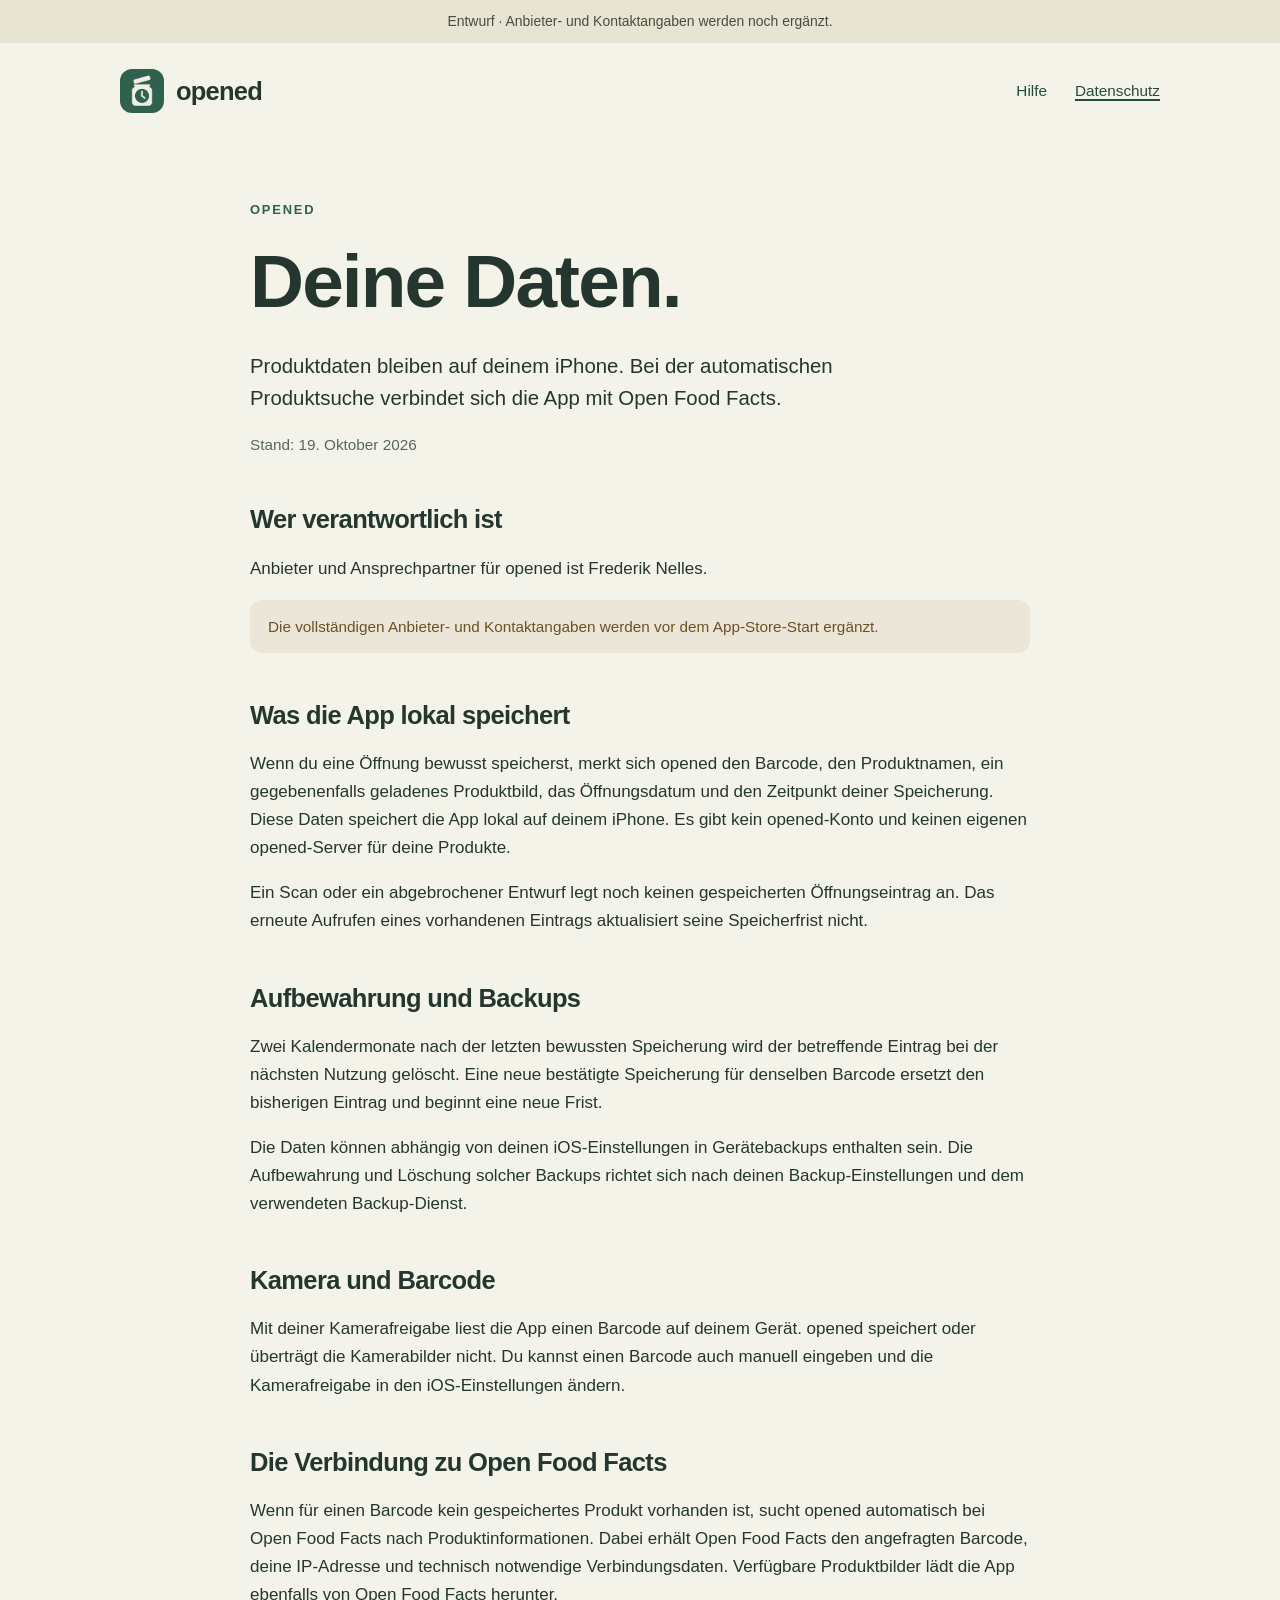
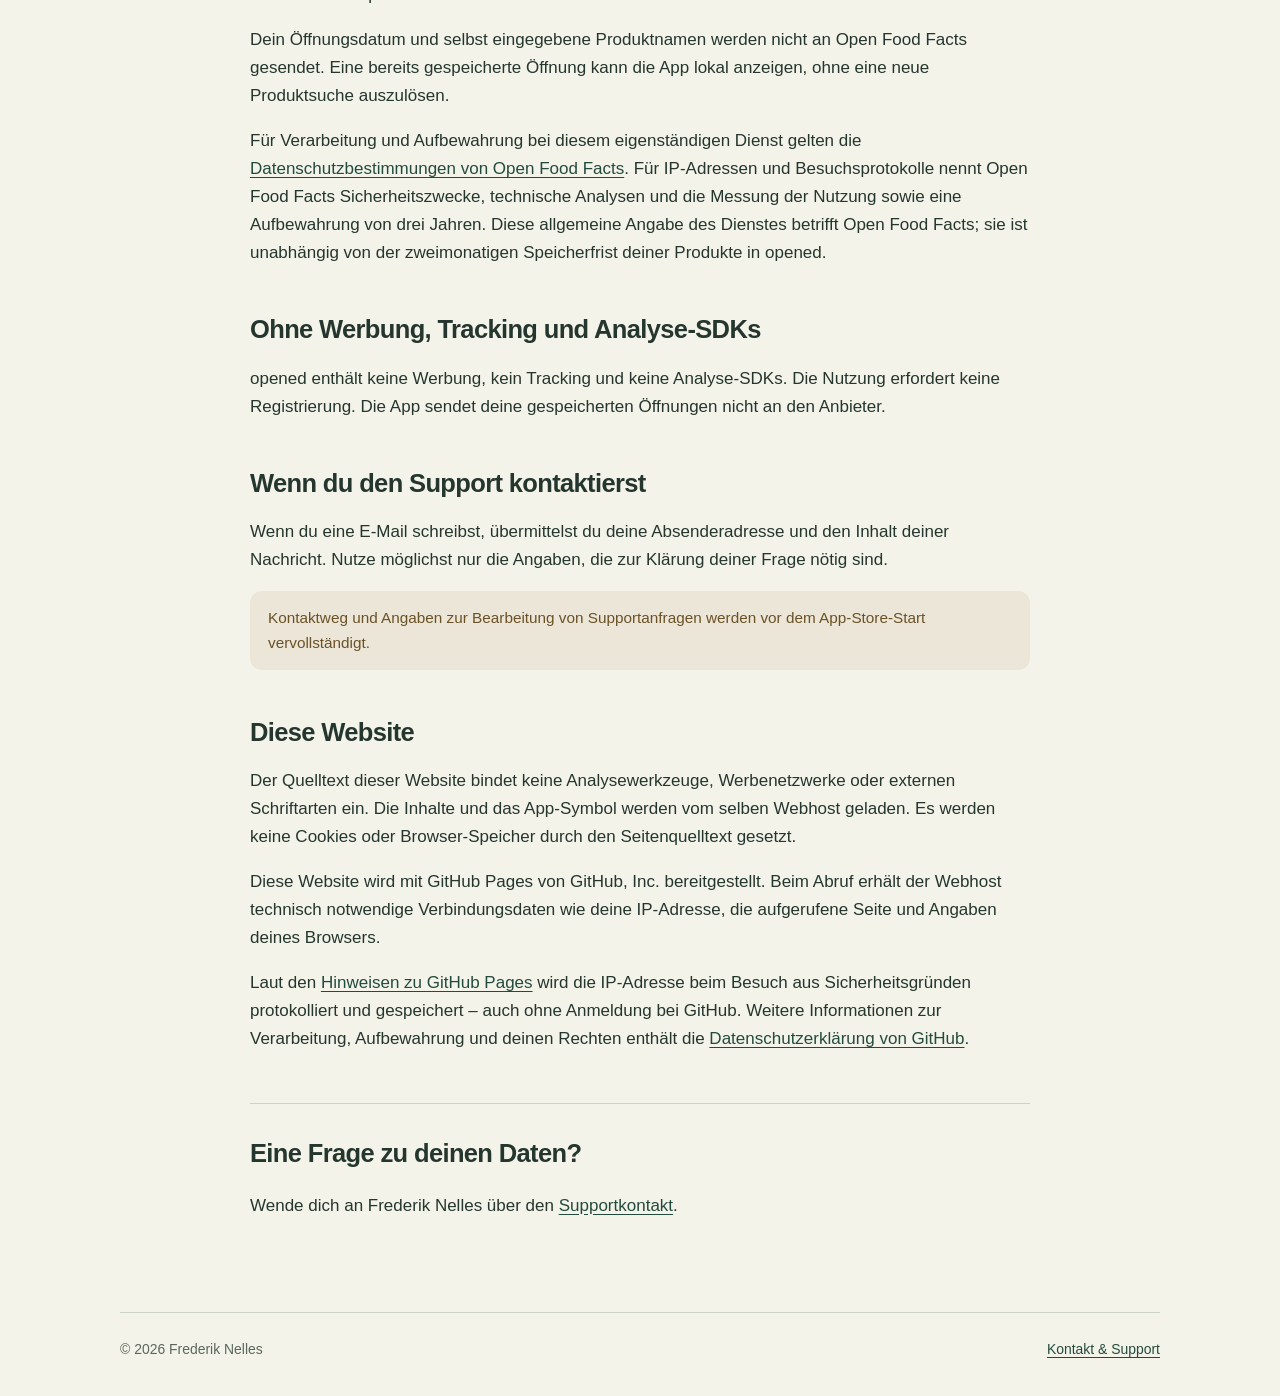
==== privacy.html @ 1c8df149 "Publish opened support and privacy site draft" ====
<!doctype html>
<html lang="de">
<head>
  <meta charset="utf-8">
  <meta name="viewport" content="width=device-width, initial-scale=1">
  <meta name="description" content="Datenschutzhinweise für opened: lokale Produktdaten, Kamera, Open Food Facts und Kontakt.">
  <meta name="robots" content="noindex,nofollow">
  <meta name="theme-color" content="#2f6150">
  <title>opened · Datenschutz</title>
  <link rel="icon" href="assets/app-icon.png" type="image/png">
  <link rel="stylesheet" href="styles.css">
</head>
<body>
  <a class="skip-link" href="#inhalt">Zum Inhalt</a>
  <div class="draft-note" role="note">Entwurf · Anbieter- und Kontaktangaben werden noch ergänzt.</div>
  <header class="site-header wrapper">
    <a class="brand" href="index.html" aria-label="opened – Hilfe und Kontakt">
      <img src="assets/app-icon.png" width="44" height="44" alt="">
      <span>opened</span>
    </a>
    <nav aria-label="Hauptnavigation">
      <a href="index.html">Hilfe</a>
      <a href="privacy.html" aria-current="page">Datenschutz</a>
    </nav>
  </header>

  <main id="inhalt" class="wrapper legal-content">
    <p class="eyebrow">opened</p>
    <h1>Deine Daten.</h1>
    <p class="intro">Produktdaten bleiben auf deinem iPhone. Bei der automatischen Produktsuche verbindet sich die App mit Open Food Facts.</p>
    <p class="quiet">Stand: 19. Oktober 2026</p>

    <section aria-labelledby="verantwortlich">
      <h2 id="verantwortlich">Wer verantwortlich ist</h2>
      <p>Anbieter und Ansprechpartner für opened ist Frederik Nelles.</p>
      <p class="pending-contact">Die vollständigen Anbieter- und Kontaktangaben werden vor dem App-Store-Start ergänzt.</p>
    </section>

    <section aria-labelledby="lokal">
      <h2 id="lokal">Was die App lokal speichert</h2>
      <p>Wenn du eine Öffnung bewusst speicherst, merkt sich opened den Barcode, den Produktnamen, ein gegebenenfalls geladenes Produktbild, das Öffnungsdatum und den Zeitpunkt deiner Speicherung. Diese Daten speichert die App lokal auf deinem iPhone. Es gibt kein opened-Konto und keinen eigenen opened-Server für deine Produkte.</p>
      <p>Ein Scan oder ein abgebrochener Entwurf legt noch keinen gespeicherten Öffnungseintrag an. Das erneute Aufrufen eines vorhandenen Eintrags aktualisiert seine Speicherfrist nicht.</p>
    </section>

    <section aria-labelledby="loeschung">
      <h2 id="loeschung">Aufbewahrung und Backups</h2>
      <p>Zwei Kalendermonate nach der letzten bewussten Speicherung wird der betreffende Eintrag bei der nächsten Nutzung gelöscht. Eine neue bestätigte Speicherung für denselben Barcode ersetzt den bisherigen Eintrag und beginnt eine neue Frist.</p>
      <p>Die Daten können abhängig von deinen iOS-Einstellungen in Gerätebackups enthalten sein. Die Aufbewahrung und Löschung solcher Backups richtet sich nach deinen Backup-Einstellungen und dem verwendeten Backup-Dienst.</p>
    </section>

    <section aria-labelledby="kamera">
      <h2 id="kamera">Kamera und Barcode</h2>
      <p>Mit deiner Kamerafreigabe liest die App einen Barcode auf deinem Gerät. opened speichert oder überträgt die Kamerabilder nicht. Du kannst einen Barcode auch manuell eingeben und die Kamerafreigabe in den iOS-Einstellungen ändern.</p>
    </section>

    <section aria-labelledby="open-food-facts">
      <h2 id="open-food-facts">Die Verbindung zu Open Food Facts</h2>
      <p>Wenn für einen Barcode kein gespeichertes Produkt vorhanden ist, sucht opened automatisch bei Open Food Facts nach Produktinformationen. Dabei erhält Open Food Facts den angefragten Barcode, deine IP-Adresse und technisch notwendige Verbindungsdaten. Verfügbare Produktbilder lädt die App ebenfalls von Open Food Facts herunter.</p>
      <p>Dein Öffnungsdatum und selbst eingegebene Produktnamen werden nicht an Open Food Facts gesendet. Eine bereits gespeicherte Öffnung kann die App lokal anzeigen, ohne eine neue Produktsuche auszulösen.</p>
      <p>Für Verarbeitung und Aufbewahrung bei diesem eigenständigen Dienst gelten die <a href="https://world.openfoodfacts.org/privacy">Datenschutzbestimmungen von Open Food Facts</a>. Für IP-Adressen und Besuchsprotokolle nennt Open Food Facts Sicherheitszwecke, technische Analysen und die Messung der Nutzung sowie eine Aufbewahrung von drei Jahren. Diese allgemeine Angabe des Dienstes betrifft Open Food Facts; sie ist unabhängig von der zweimonatigen Speicherfrist deiner Produkte in opened.</p>
    </section>

    <section aria-labelledby="tracking">
      <h2 id="tracking">Ohne Werbung, Tracking und Analyse-SDKs</h2>
      <p>opened enthält keine Werbung, kein Tracking und keine Analyse-SDKs. Die Nutzung erfordert keine Registrierung. Die App sendet deine gespeicherten Öffnungen nicht an den Anbieter.</p>
    </section>

    <section aria-labelledby="support">
      <h2 id="support">Wenn du den Support kontaktierst</h2>
      <p>Wenn du eine E-Mail schreibst, übermittelst du deine Absenderadresse und den Inhalt deiner Nachricht. Nutze möglichst nur die Angaben, die zur Klärung deiner Frage nötig sind.</p>
      <p class="pending-contact">Kontaktweg und Angaben zur Bearbeitung von Supportanfragen werden vor dem App-Store-Start vervollständigt.</p>
    </section>

    <section aria-labelledby="website">
      <h2 id="website">Diese Website</h2>
      <p>Der Quelltext dieser Website bindet keine Analysewerkzeuge, Werbenetzwerke oder externen Schriftarten ein. Die Inhalte und das App-Symbol werden vom selben Webhost geladen. Es werden keine Cookies oder Browser-Speicher durch den Seitenquelltext gesetzt.</p>
      <p>Diese Website wird mit GitHub Pages von GitHub, Inc. bereitgestellt. Beim Abruf erhält der Webhost technisch notwendige Verbindungsdaten wie deine IP-Adresse, die aufgerufene Seite und Angaben deines Browsers.</p>
      <p>Laut den <a href="https://docs.github.com/en/pages/getting-started-with-github-pages/what-is-github-pages#data-collection">Hinweisen zu GitHub Pages</a> wird die IP-Adresse beim Besuch aus Sicherheitsgründen protokolliert und gespeichert – auch ohne Anmeldung bei GitHub. Weitere Informationen zur Verarbeitung, Aufbewahrung und deinen Rechten enthält die <a href="https://docs.github.com/en/site-policy/privacy-policies/github-general-privacy-statement">Datenschutzerklärung von GitHub</a>.</p>
    </section>

    <aside class="privacy-contact" aria-label="Kontakt zu Datenschutzfragen">
      <h2>Eine Frage zu deinen Daten?</h2>
      <p>Wende dich an Frederik Nelles über den <a href="index.html#kontakt">Supportkontakt</a>.</p>
    </aside>
  </main>

  <footer class="site-footer wrapper">
    <p>© 2026 Frederik Nelles</p>
    <a href="index.html#kontakt">Kontakt & Support</a>
  </footer>
</body>
</html>
---- styles.css ----
:root {
  color-scheme: light;
  --green: #2f6150;
  --green-dark: #234b3d;
  --ink: #24362e;
  --muted: #59675e;
  --ivory: #f4f3e9;
  --surface: #fcfcf7;
  --line: #cbd3c8;
  font-family: -apple-system, BlinkMacSystemFont, "Segoe UI", sans-serif;
  font-size: 17px;
  line-height: 1.65;
  color: var(--ink);
  background: var(--ivory);
  text-rendering: optimizeLegibility;
}

* { box-sizing: border-box; }
body { margin: 0; }
a { color: var(--green-dark); text-underline-offset: .2em; }
a:hover { text-decoration-thickness: 2px; }
a:focus-visible, summary:focus-visible { outline: 3px solid var(--green); outline-offset: 5px; border-radius: 4px; }
img { max-width: 100%; height: auto; display: block; }
p { margin: 0 0 1rem; }
h1, h2, h3 { line-height: 1.15; letter-spacing: -.025em; }
h1 { font-size: clamp(3.1rem, 7vw, 5rem); margin: 0 0 1.5rem; font-weight: 750; }
h2 { font-size: clamp(1.65rem, 4vw, 2.3rem); margin: 0 0 1.35rem; font-weight: 700; }
h3 { font-size: 1.1rem; margin: 0 0 .75rem; }
.wrapper { width: min(1040px, calc(100% - 64px)); margin-inline: auto; }
.skip-link { position: absolute; top: -100px; left: 20px; padding: 12px 20px; background: var(--surface); z-index: 5; }
.skip-link:focus { top: 12px; }
.draft-note { padding: 10px 24px; text-align: center; font-size: .82rem; background: #e8e4d3; color: #4b4c3b; }
.site-header { display: flex; align-items: center; justify-content: space-between; gap: 20px; padding-block: 26px; }
.brand { display: inline-flex; align-items: center; gap: 12px; color: var(--ink); text-decoration: none; font-size: 1.5rem; font-weight: 750; letter-spacing: -.03em; }
.brand img { border-radius: 12px; }
.site-header nav { display: flex; align-items: center; gap: 28px; font-size: .9rem; }
.site-header nav a { padding-block: 8px; text-decoration: none; }
.site-header nav a[aria-current="page"] { text-decoration: underline; text-decoration-thickness: 2px; }
.hero { display: grid; grid-template-columns: 1fr 280px; align-items: center; gap: 85px; padding-block: 70px 95px; }
.eyebrow { color: var(--green); font-size: .76rem; letter-spacing: .14em; text-transform: uppercase; font-weight: 700; margin-bottom: 18px; }
.intro { font-size: 1.2rem; line-height: 1.6; max-width: 34em; }
.hero-icon { border-radius: 25%; }
.button { display: inline-flex; align-items: center; gap: 24px; min-height: 50px; margin-top: 20px; padding: 12px 22px; color: var(--surface); background: var(--green); border-radius: 15px; font-weight: 650; text-decoration: none; }
.button:hover { background: var(--green-dark); }
.quiet { color: var(--muted); font-size: .9rem; }
.hero-caption { margin-top: 17px; }
.how-to { background: var(--green); color: var(--ivory); padding-block: 52px; }
.how-to-layout { display: grid; grid-template-columns: .8fr 1.2fr; gap: 70px; }
.how-to h2 { max-width: 8em; margin: 6px 0; }
.steps { list-style: none; margin: 0; padding: 0; counter-reset: steps; }
.steps li { counter-increment: steps; display: grid; grid-template-columns: 36px 1fr; column-gap: 18px; padding-block: 15px; }
.steps li::before { content: counter(steps, decimal-leading-zero); grid-row: 1 / span 2; font-size: .8rem; font-weight: 650; opacity: .8; padding-top: 4px; }
.steps strong { font-size: 1.1rem; }
.steps span { font-size: .95rem; color: #e2e9dc; }
.content-section { padding-block: 85px 55px; scroll-margin-top: 25px; }
.faq { margin-top: 35px; border-top: 1px solid var(--line); }
.faq details { border-bottom: 1px solid var(--line); }
.faq summary { position: relative; padding: 24px 44px 24px 0; font-weight: 650; font-size: 1.1rem; cursor: pointer; list-style: none; }
.faq summary::-webkit-details-marker { display: none; }
.faq summary::after { content: "+"; position: absolute; right: 10px; top: 21px; color: var(--green); font-size: 1.5rem; font-weight: 400; line-height: 1.4; }
.faq details[open] summary::after { content: "−"; }
.faq details > div { padding: 0 40px 12px 0; max-width: 760px; }
.contact-section { display: grid; grid-template-columns: 1.1fr .9fr; gap: 70px; padding-block: 30px 75px; }
.contact-help { align-self: center; padding-left: 30px; border-left: 2px solid var(--line); }
.contact-help p { font-size: .95rem; color: var(--muted); }
.pending-contact { color: #6b5126; background: #ebe6d7; padding: 14px 18px; border-radius: 12px; font-size: .9rem; }
.site-footer { border-top: 1px solid var(--line); display: flex; flex-wrap: wrap; justify-content: space-between; gap: 12px 25px; padding-block: 25px 35px; font-size: .82rem; color: var(--muted); }
.site-footer p { margin: 0; }
.legal-content { max-width: 780px; padding-block: 60px 75px; }
.legal-content h1 { font-size: clamp(2.7rem, 7vw, 4.4rem); }
.legal-content section { margin-top: 48px; }
.legal-content section h2 { font-size: 1.5rem; margin-bottom: 20px; }
.privacy-contact { margin-top: 50px; border-top: 1px solid var(--line); padding-top: 35px; }
.privacy-contact h2 { font-size: 1.5rem; }

@media (max-width: 760px) {
  .wrapper { width: calc(100% - 40px); }
  .site-header { padding-block: 20px; }
  .site-header nav { gap: 18px; font-size: .82rem; }
  .brand { gap: 9px; font-size: 1.3rem; }
  .brand img { width: 36px; height: 36px; border-radius: 10px; }
  .hero { grid-template-columns: 1fr; gap: 35px; padding-block: 45px 60px; }
  .hero-icon { width: 150px; height: 150px; grid-row: 1; }
  .hero h1 { font-size: clamp(3rem, 13vw, 4.5rem); }
  .intro { font-size: 1.1rem; }
  .how-to-layout, .contact-section { grid-template-columns: 1fr; gap: 25px; }
  .how-to { padding-block: 38px; }
  .how-to h2 { max-width: none; }
  .content-section { padding-block: 60px 40px; }
  .faq summary { font-size: 1rem; padding-block: 22px; }
  .faq details > div { padding-right: 5px; }
  .contact-section { padding-block: 20px 50px; }
  .contact-help { padding-left: 20px; }
  .legal-content { padding-block: 38px 50px; }
  .legal-content section { margin-top: 38px; }
}

@media (prefers-reduced-motion: no-preference) {
  html { scroll-behavior: smooth; }
}

@media print {
  .site-header nav, .draft-note, .hero-icon, .button { display: none; }
  :root { background: white; color: black; font-size: 12pt; }
  .wrapper { width: 100%; }
  .hero, .how-to-layout, .contact-section { display: block; }
  .how-to { background: white; color: black; }
  .steps span { color: black; }
  .legal-content section { break-inside: avoid; }
}
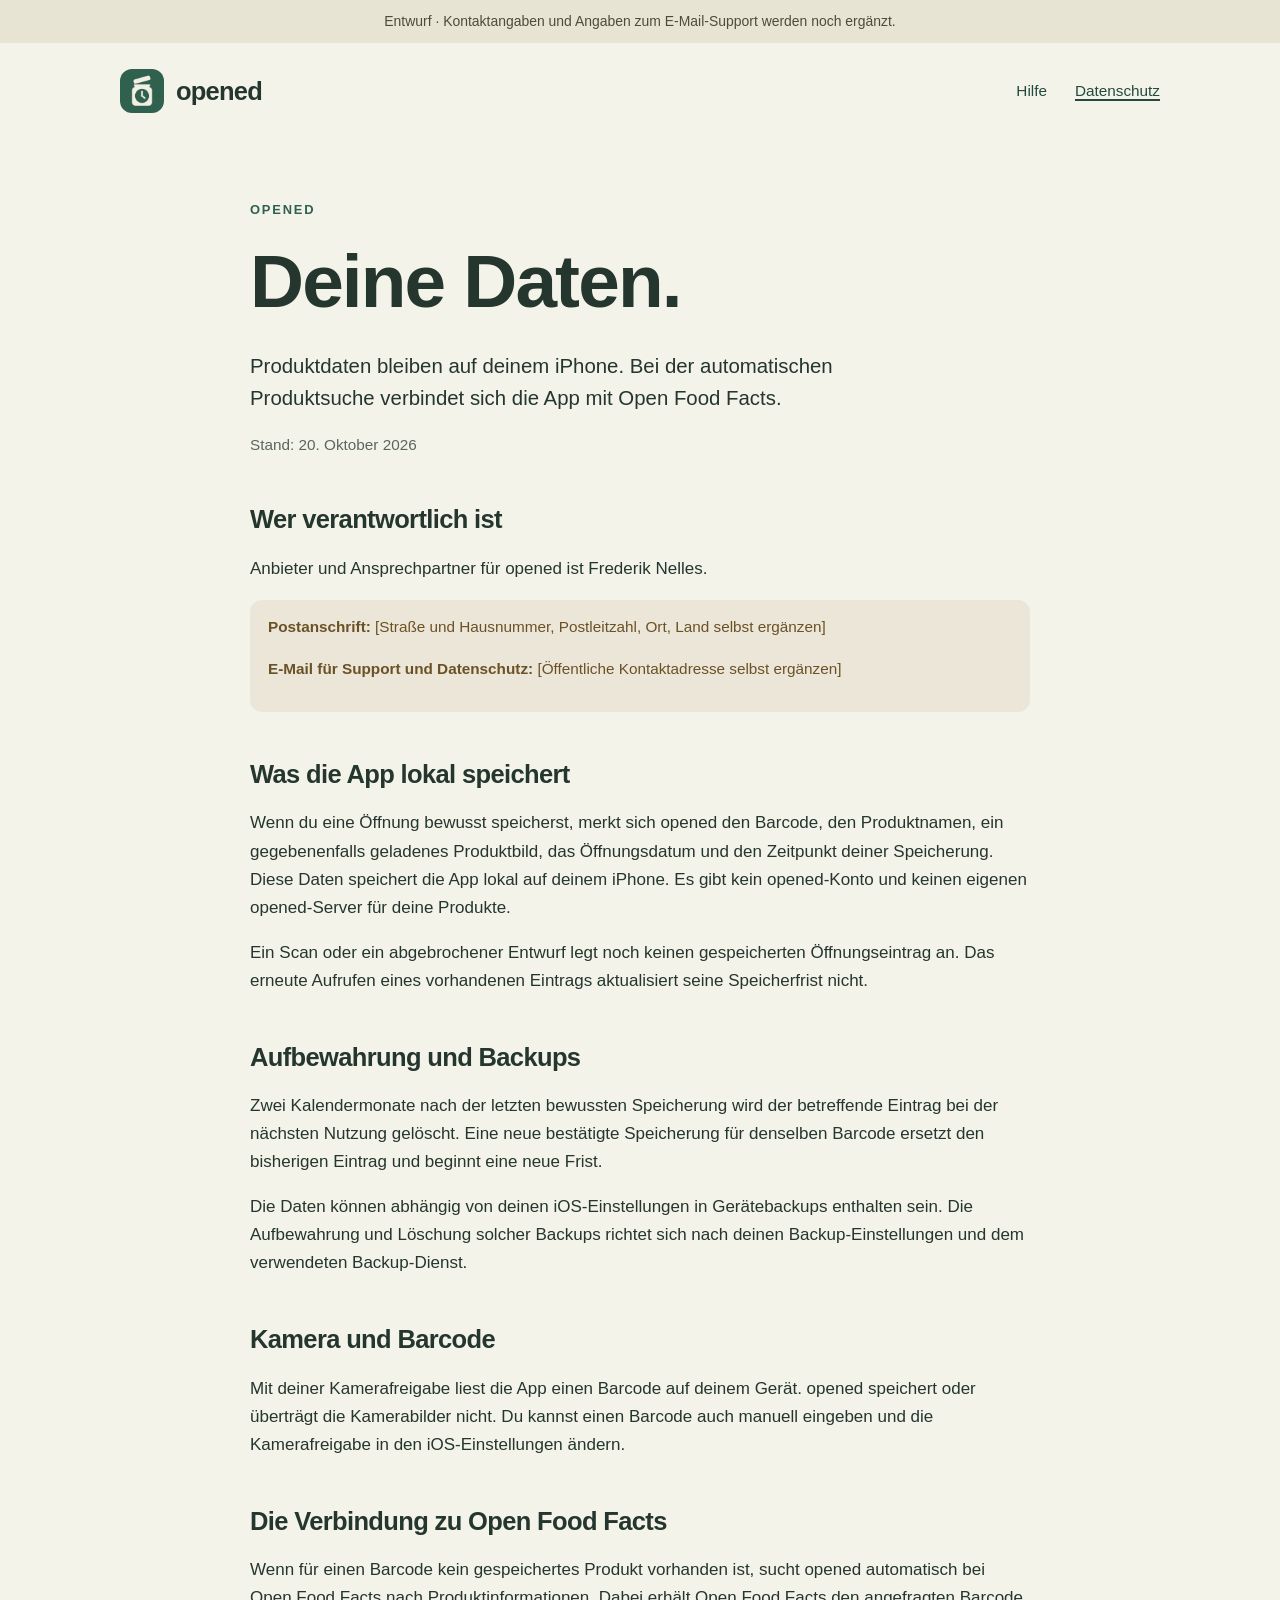
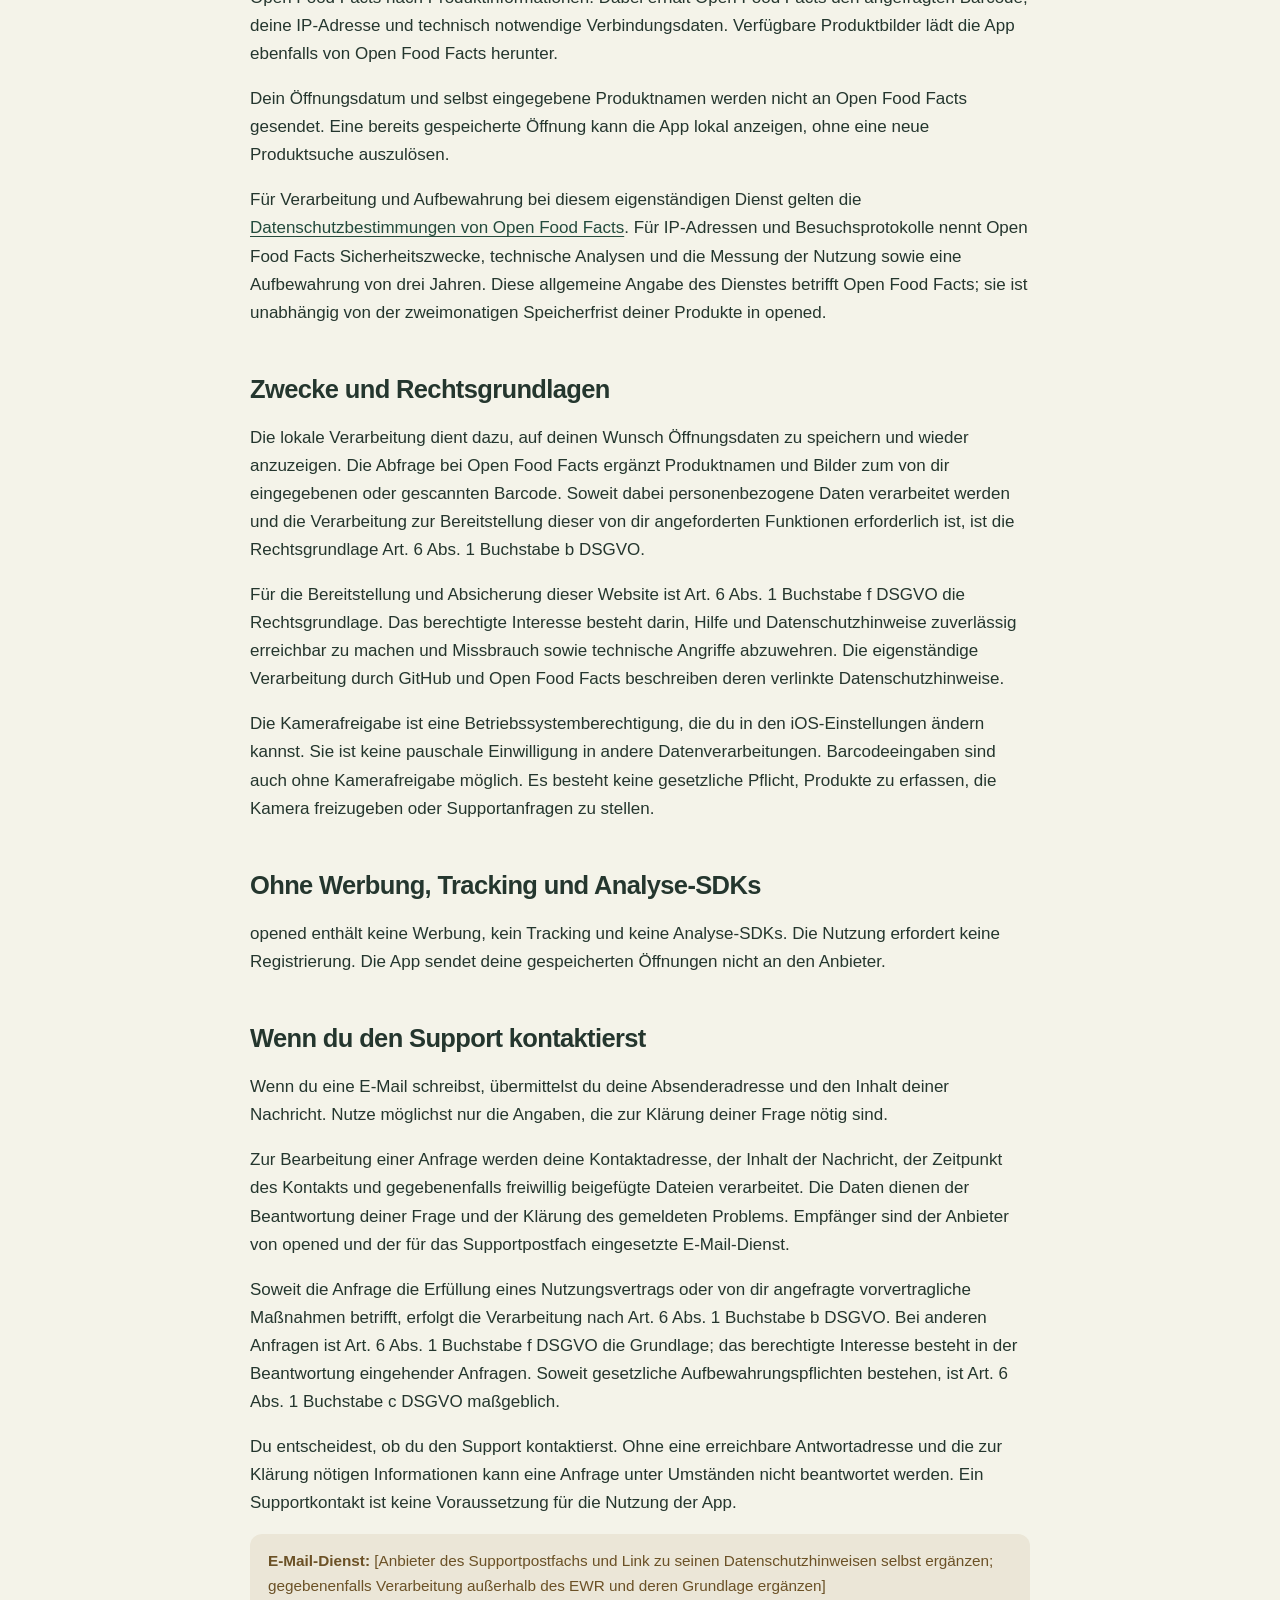
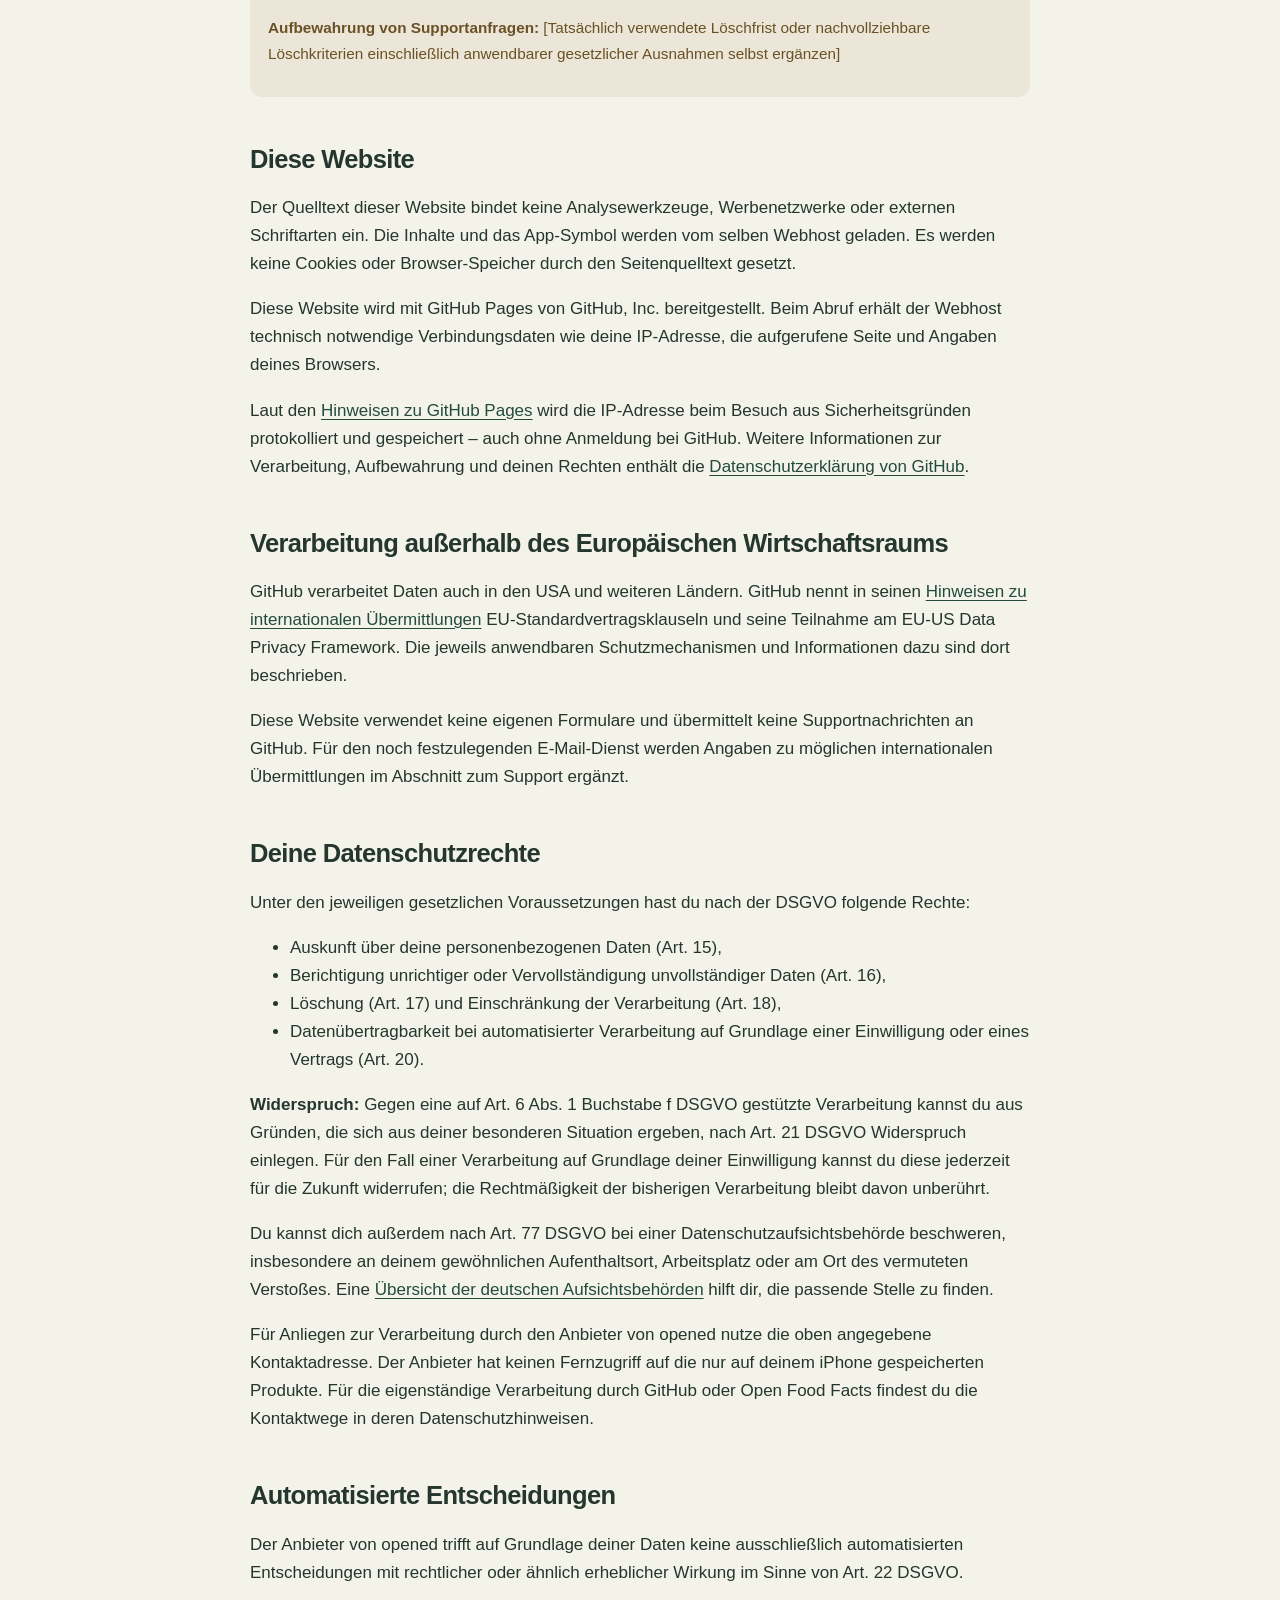
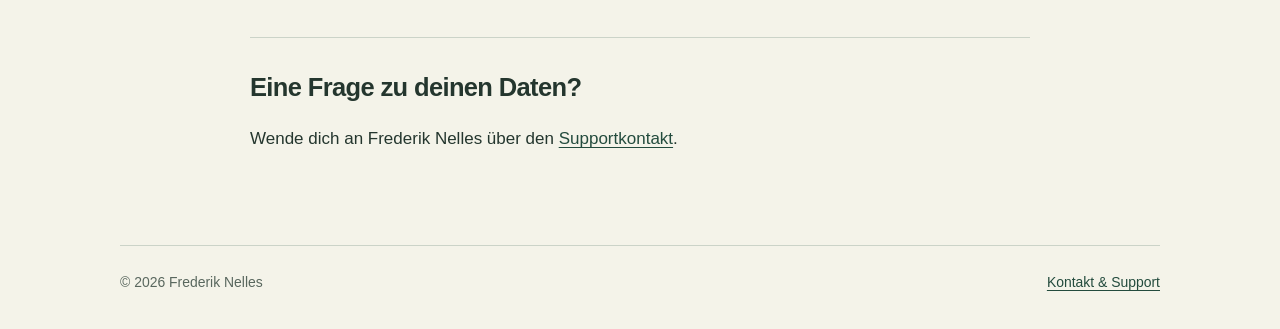
==== commit 8933bba0: "Expand privacy draft and clarify remaining owner details" ====
--- a/privacy.html
+++ b/privacy.html
@@ -12,7 +12,7 @@
 </head>
 <body>
   <a class="skip-link" href="#inhalt">Zum Inhalt</a>
-  <div class="draft-note" role="note">Entwurf · Anbieter- und Kontaktangaben werden noch ergänzt.</div>
+  <div class="draft-note" role="note">Entwurf · Kontaktangaben und Angaben zum E-Mail-Support werden noch ergänzt.</div>
   <header class="site-header wrapper">
     <a class="brand" href="index.html" aria-label="opened – Hilfe und Kontakt">
       <img src="assets/app-icon.png" width="44" height="44" alt="">
@@ -28,12 +28,15 @@
     <p class="eyebrow">opened</p>
     <h1>Deine Daten.</h1>
     <p class="intro">Produktdaten bleiben auf deinem iPhone. Bei der automatischen Produktsuche verbindet sich die App mit Open Food Facts.</p>
-    <p class="quiet">Stand: 19. Oktober 2026</p>
+    <p class="quiet">Stand: 20. Oktober 2026</p>
 
     <section aria-labelledby="verantwortlich">
       <h2 id="verantwortlich">Wer verantwortlich ist</h2>
       <p>Anbieter und Ansprechpartner für opened ist Frederik Nelles.</p>
-      <p class="pending-contact">Die vollständigen Anbieter- und Kontaktangaben werden vor dem App-Store-Start ergänzt.</p>
+      <div class="pending-contact">
+        <p><strong>Postanschrift:</strong> [Straße und Hausnummer, Postleitzahl, Ort, Land selbst ergänzen]</p>
+        <p><strong>E-Mail für Support und Datenschutz:</strong> [Öffentliche Kontaktadresse selbst ergänzen]</p>
+      </div>
     </section>
 
     <section aria-labelledby="lokal">
@@ -60,6 +63,13 @@
       <p>Für Verarbeitung und Aufbewahrung bei diesem eigenständigen Dienst gelten die <a href="https://world.openfoodfacts.org/privacy">Datenschutzbestimmungen von Open Food Facts</a>. Für IP-Adressen und Besuchsprotokolle nennt Open Food Facts Sicherheitszwecke, technische Analysen und die Messung der Nutzung sowie eine Aufbewahrung von drei Jahren. Diese allgemeine Angabe des Dienstes betrifft Open Food Facts; sie ist unabhängig von der zweimonatigen Speicherfrist deiner Produkte in opened.</p>
     </section>
 
+    <section aria-labelledby="rechtsgrundlagen">
+      <h2 id="rechtsgrundlagen">Zwecke und Rechtsgrundlagen</h2>
+      <p>Die lokale Verarbeitung dient dazu, auf deinen Wunsch Öffnungsdaten zu speichern und wieder anzuzeigen. Die Abfrage bei Open Food Facts ergänzt Produktnamen und Bilder zum von dir eingegebenen oder gescannten Barcode. Soweit dabei personenbezogene Daten verarbeitet werden und die Verarbeitung zur Bereitstellung dieser von dir angeforderten Funktionen erforderlich ist, ist die Rechtsgrundlage Art. 6 Abs. 1 Buchstabe b DSGVO.</p>
+      <p>Für die Bereitstellung und Absicherung dieser Website ist Art. 6 Abs. 1 Buchstabe f DSGVO die Rechtsgrundlage. Das berechtigte Interesse besteht darin, Hilfe und Datenschutzhinweise zuverlässig erreichbar zu machen und Missbrauch sowie technische Angriffe abzuwehren. Die eigenständige Verarbeitung durch GitHub und Open Food Facts beschreiben deren verlinkte Datenschutzhinweise.</p>
+      <p>Die Kamerafreigabe ist eine Betriebssystemberechtigung, die du in den iOS-Einstellungen ändern kannst. Sie ist keine pauschale Einwilligung in andere Datenverarbeitungen. Barcodeeingaben sind auch ohne Kamerafreigabe möglich. Es besteht keine gesetzliche Pflicht, Produkte zu erfassen, die Kamera freizugeben oder Supportanfragen zu stellen.</p>
+    </section>
+
     <section aria-labelledby="tracking">
       <h2 id="tracking">Ohne Werbung, Tracking und Analyse-SDKs</h2>
       <p>opened enthält keine Werbung, kein Tracking und keine Analyse-SDKs. Die Nutzung erfordert keine Registrierung. Die App sendet deine gespeicherten Öffnungen nicht an den Anbieter.</p>
@@ -68,7 +78,13 @@
     <section aria-labelledby="support">
       <h2 id="support">Wenn du den Support kontaktierst</h2>
       <p>Wenn du eine E-Mail schreibst, übermittelst du deine Absenderadresse und den Inhalt deiner Nachricht. Nutze möglichst nur die Angaben, die zur Klärung deiner Frage nötig sind.</p>
-      <p class="pending-contact">Kontaktweg und Angaben zur Bearbeitung von Supportanfragen werden vor dem App-Store-Start vervollständigt.</p>
+      <p>Zur Bearbeitung einer Anfrage werden deine Kontaktadresse, der Inhalt der Nachricht, der Zeitpunkt des Kontakts und gegebenenfalls freiwillig beigefügte Dateien verarbeitet. Die Daten dienen der Beantwortung deiner Frage und der Klärung des gemeldeten Problems. Empfänger sind der Anbieter von opened und der für das Supportpostfach eingesetzte E-Mail-Dienst.</p>
+      <p>Soweit die Anfrage die Erfüllung eines Nutzungsvertrags oder von dir angefragte vorvertragliche Maßnahmen betrifft, erfolgt die Verarbeitung nach Art. 6 Abs. 1 Buchstabe b DSGVO. Bei anderen Anfragen ist Art. 6 Abs. 1 Buchstabe f DSGVO die Grundlage; das berechtigte Interesse besteht in der Beantwortung eingehender Anfragen. Soweit gesetzliche Aufbewahrungspflichten bestehen, ist Art. 6 Abs. 1 Buchstabe c DSGVO maßgeblich.</p>
+      <p>Du entscheidest, ob du den Support kontaktierst. Ohne eine erreichbare Antwortadresse und die zur Klärung nötigen Informationen kann eine Anfrage unter Umständen nicht beantwortet werden. Ein Supportkontakt ist keine Voraussetzung für die Nutzung der App.</p>
+      <div class="pending-contact">
+        <p><strong>E-Mail-Dienst:</strong> [Anbieter des Supportpostfachs und Link zu seinen Datenschutzhinweisen selbst ergänzen; gegebenenfalls Verarbeitung außerhalb des EWR und deren Grundlage ergänzen]</p>
+        <p><strong>Aufbewahrung von Supportanfragen:</strong> [Tatsächlich verwendete Löschfrist oder nachvollziehbare Löschkriterien einschließlich anwendbarer gesetzlicher Ausnahmen selbst ergänzen]</p>
+      </div>
     </section>
 
     <section aria-labelledby="website">
@@ -76,6 +92,31 @@
       <p>Der Quelltext dieser Website bindet keine Analysewerkzeuge, Werbenetzwerke oder externen Schriftarten ein. Die Inhalte und das App-Symbol werden vom selben Webhost geladen. Es werden keine Cookies oder Browser-Speicher durch den Seitenquelltext gesetzt.</p>
       <p>Diese Website wird mit GitHub Pages von GitHub, Inc. bereitgestellt. Beim Abruf erhält der Webhost technisch notwendige Verbindungsdaten wie deine IP-Adresse, die aufgerufene Seite und Angaben deines Browsers.</p>
       <p>Laut den <a href="https://docs.github.com/en/pages/getting-started-with-github-pages/what-is-github-pages#data-collection">Hinweisen zu GitHub Pages</a> wird die IP-Adresse beim Besuch aus Sicherheitsgründen protokolliert und gespeichert – auch ohne Anmeldung bei GitHub. Weitere Informationen zur Verarbeitung, Aufbewahrung und deinen Rechten enthält die <a href="https://docs.github.com/en/site-policy/privacy-policies/github-general-privacy-statement">Datenschutzerklärung von GitHub</a>.</p>
+    </section>
+
+    <section aria-labelledby="drittland">
+      <h2 id="drittland">Verarbeitung außerhalb des Europäischen Wirtschaftsraums</h2>
+      <p>GitHub verarbeitet Daten auch in den USA und weiteren Ländern. GitHub nennt in seinen <a href="https://docs.github.com/en/site-policy/privacy-policies/github-general-privacy-statement#international-data-transfers">Hinweisen zu internationalen Übermittlungen</a> EU-Standardvertragsklauseln und seine Teilnahme am EU-US Data Privacy Framework. Die jeweils anwendbaren Schutzmechanismen und Informationen dazu sind dort beschrieben.</p>
+      <p>Diese Website verwendet keine eigenen Formulare und übermittelt keine Supportnachrichten an GitHub. Für den noch festzulegenden E-Mail-Dienst werden Angaben zu möglichen internationalen Übermittlungen im Abschnitt zum Support ergänzt.</p>
+    </section>
+
+    <section aria-labelledby="rechte">
+      <h2 id="rechte">Deine Datenschutzrechte</h2>
+      <p>Unter den jeweiligen gesetzlichen Voraussetzungen hast du nach der DSGVO folgende Rechte:</p>
+      <ul>
+        <li>Auskunft über deine personenbezogenen Daten (Art. 15),</li>
+        <li>Berichtigung unrichtiger oder Vervollständigung unvollständiger Daten (Art. 16),</li>
+        <li>Löschung (Art. 17) und Einschränkung der Verarbeitung (Art. 18),</li>
+        <li>Datenübertragbarkeit bei automatisierter Verarbeitung auf Grundlage einer Einwilligung oder eines Vertrags (Art. 20).</li>
+      </ul>
+      <p><strong>Widerspruch:</strong> Gegen eine auf Art. 6 Abs. 1 Buchstabe f DSGVO gestützte Verarbeitung kannst du aus Gründen, die sich aus deiner besonderen Situation ergeben, nach Art. 21 DSGVO Widerspruch einlegen. Für den Fall einer Verarbeitung auf Grundlage deiner Einwilligung kannst du diese jederzeit für die Zukunft widerrufen; die Rechtmäßigkeit der bisherigen Verarbeitung bleibt davon unberührt.</p>
+      <p>Du kannst dich außerdem nach Art. 77 DSGVO bei einer Datenschutzaufsichtsbehörde beschweren, insbesondere an deinem gewöhnlichen Aufenthaltsort, Arbeitsplatz oder am Ort des vermuteten Verstoßes. Eine <a href="https://datenschutz.hessen.de/service/aufsichtsbehoerden-des-bundes-und-der-laender">Übersicht der deutschen Aufsichtsbehörden</a> hilft dir, die passende Stelle zu finden.</p>
+      <p>Für Anliegen zur Verarbeitung durch den Anbieter von opened nutze die oben angegebene Kontaktadresse. Der Anbieter hat keinen Fernzugriff auf die nur auf deinem iPhone gespeicherten Produkte. Für die eigenständige Verarbeitung durch GitHub oder Open Food Facts findest du die Kontaktwege in deren Datenschutzhinweisen.</p>
+    </section>
+
+    <section aria-labelledby="entscheidungen">
+      <h2 id="entscheidungen">Automatisierte Entscheidungen</h2>
+      <p>Der Anbieter von opened trifft auf Grundlage deiner Daten keine ausschließlich automatisierten Entscheidungen mit rechtlicher oder ähnlich erheblicher Wirkung im Sinne von Art. 22 DSGVO.</p>
     </section>
 
     <aside class="privacy-contact" aria-label="Kontakt zu Datenschutzfragen">
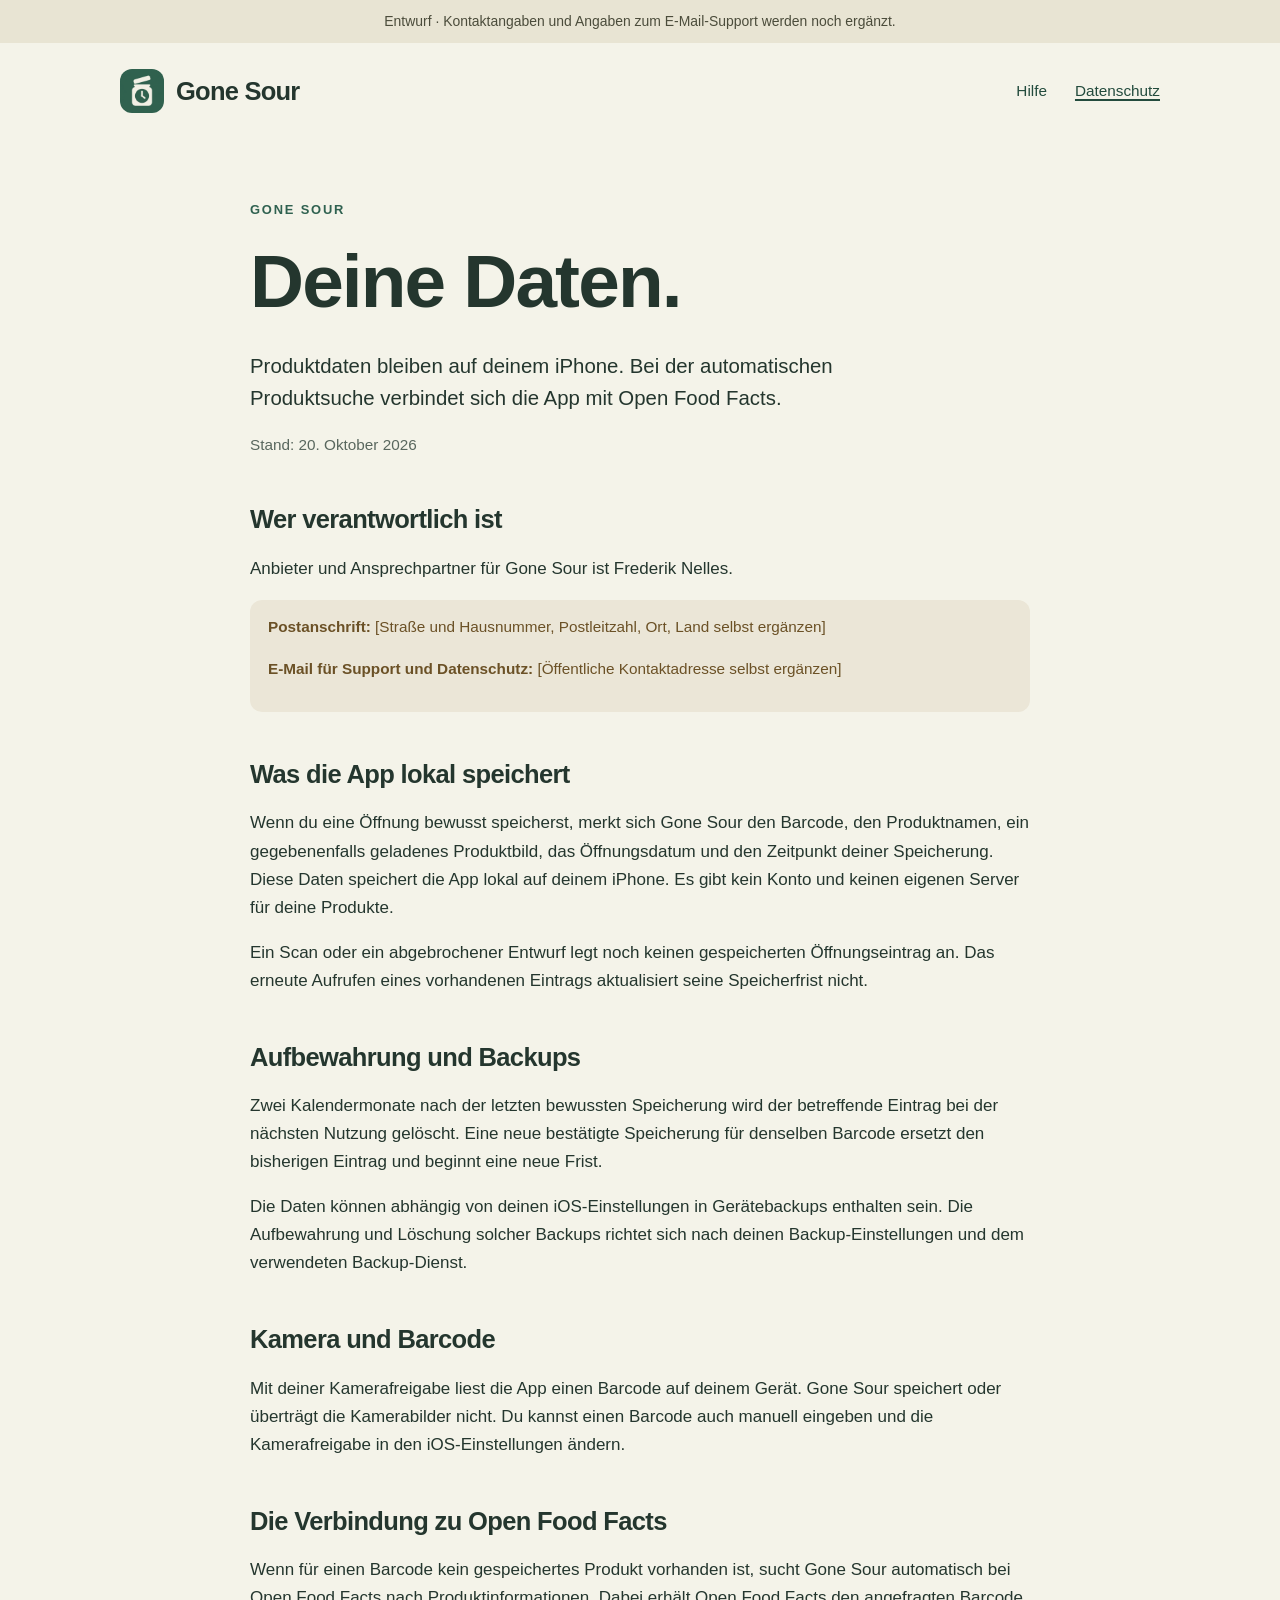
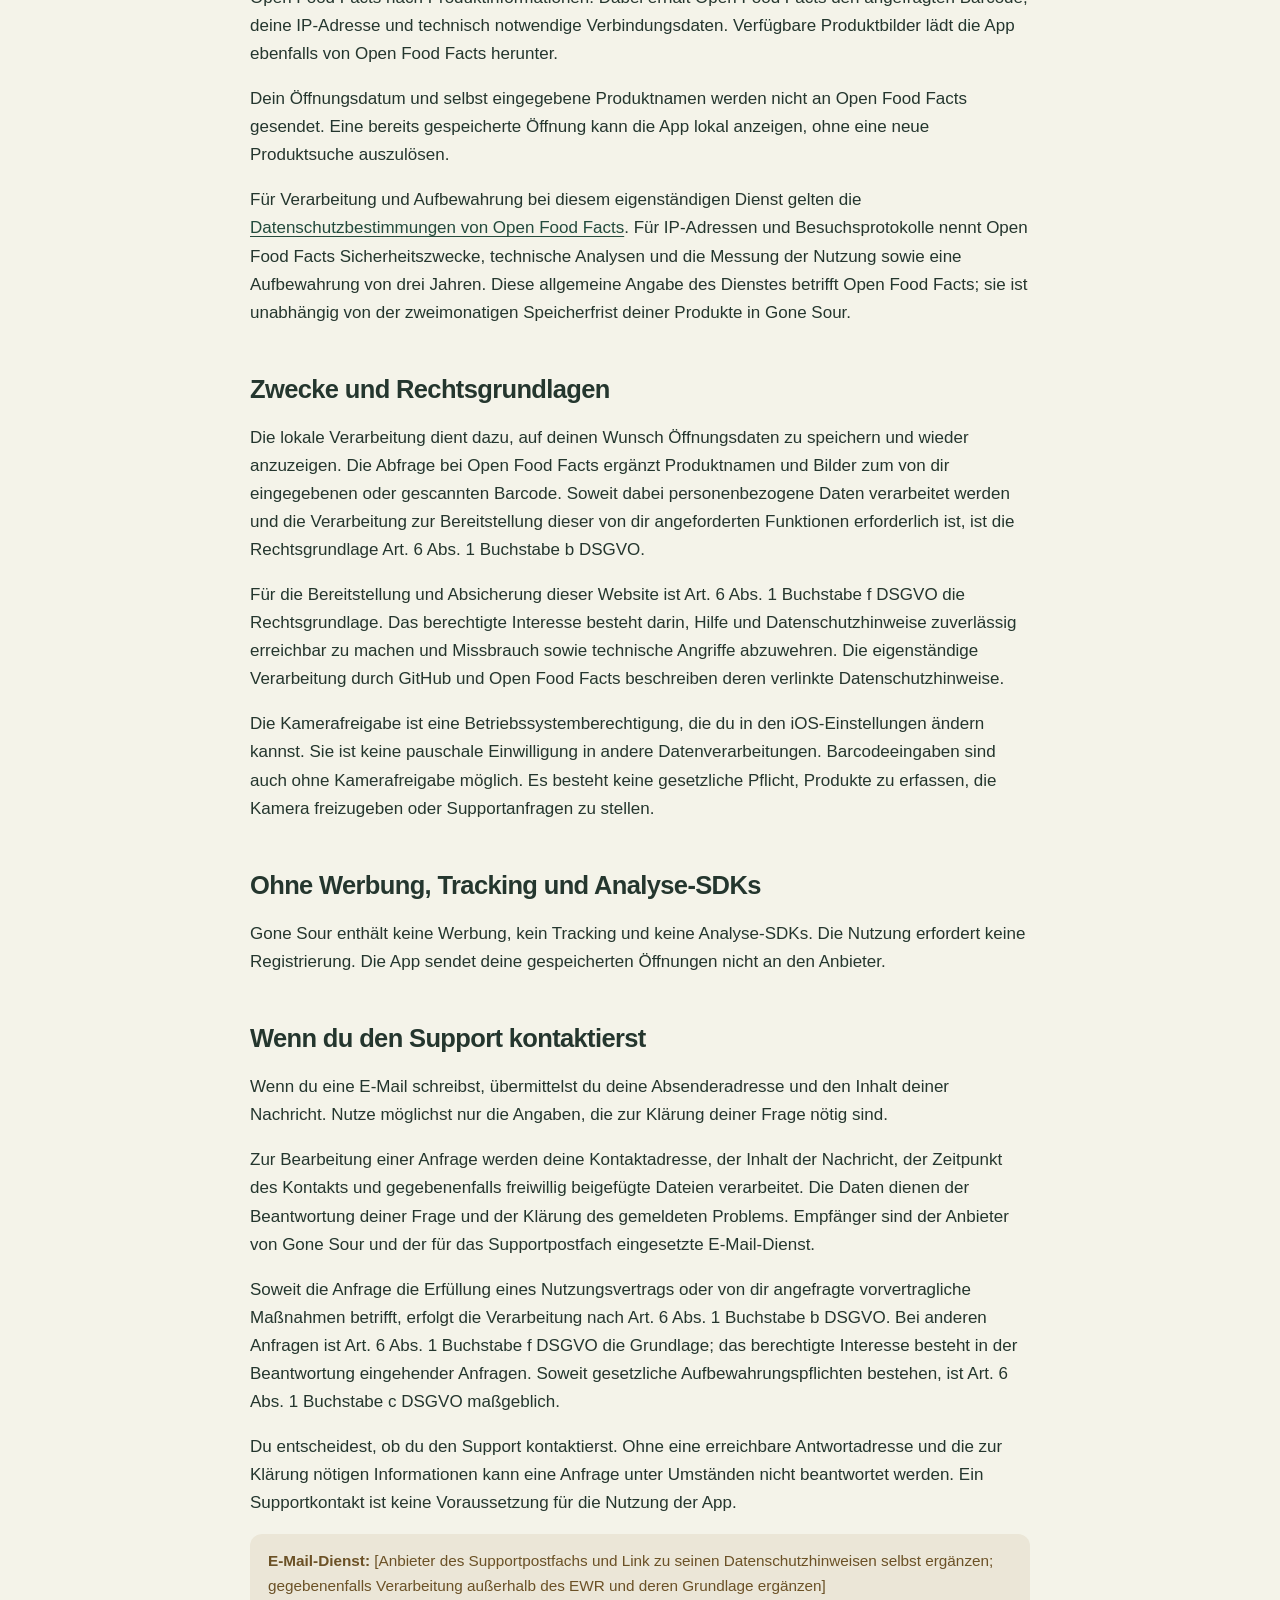
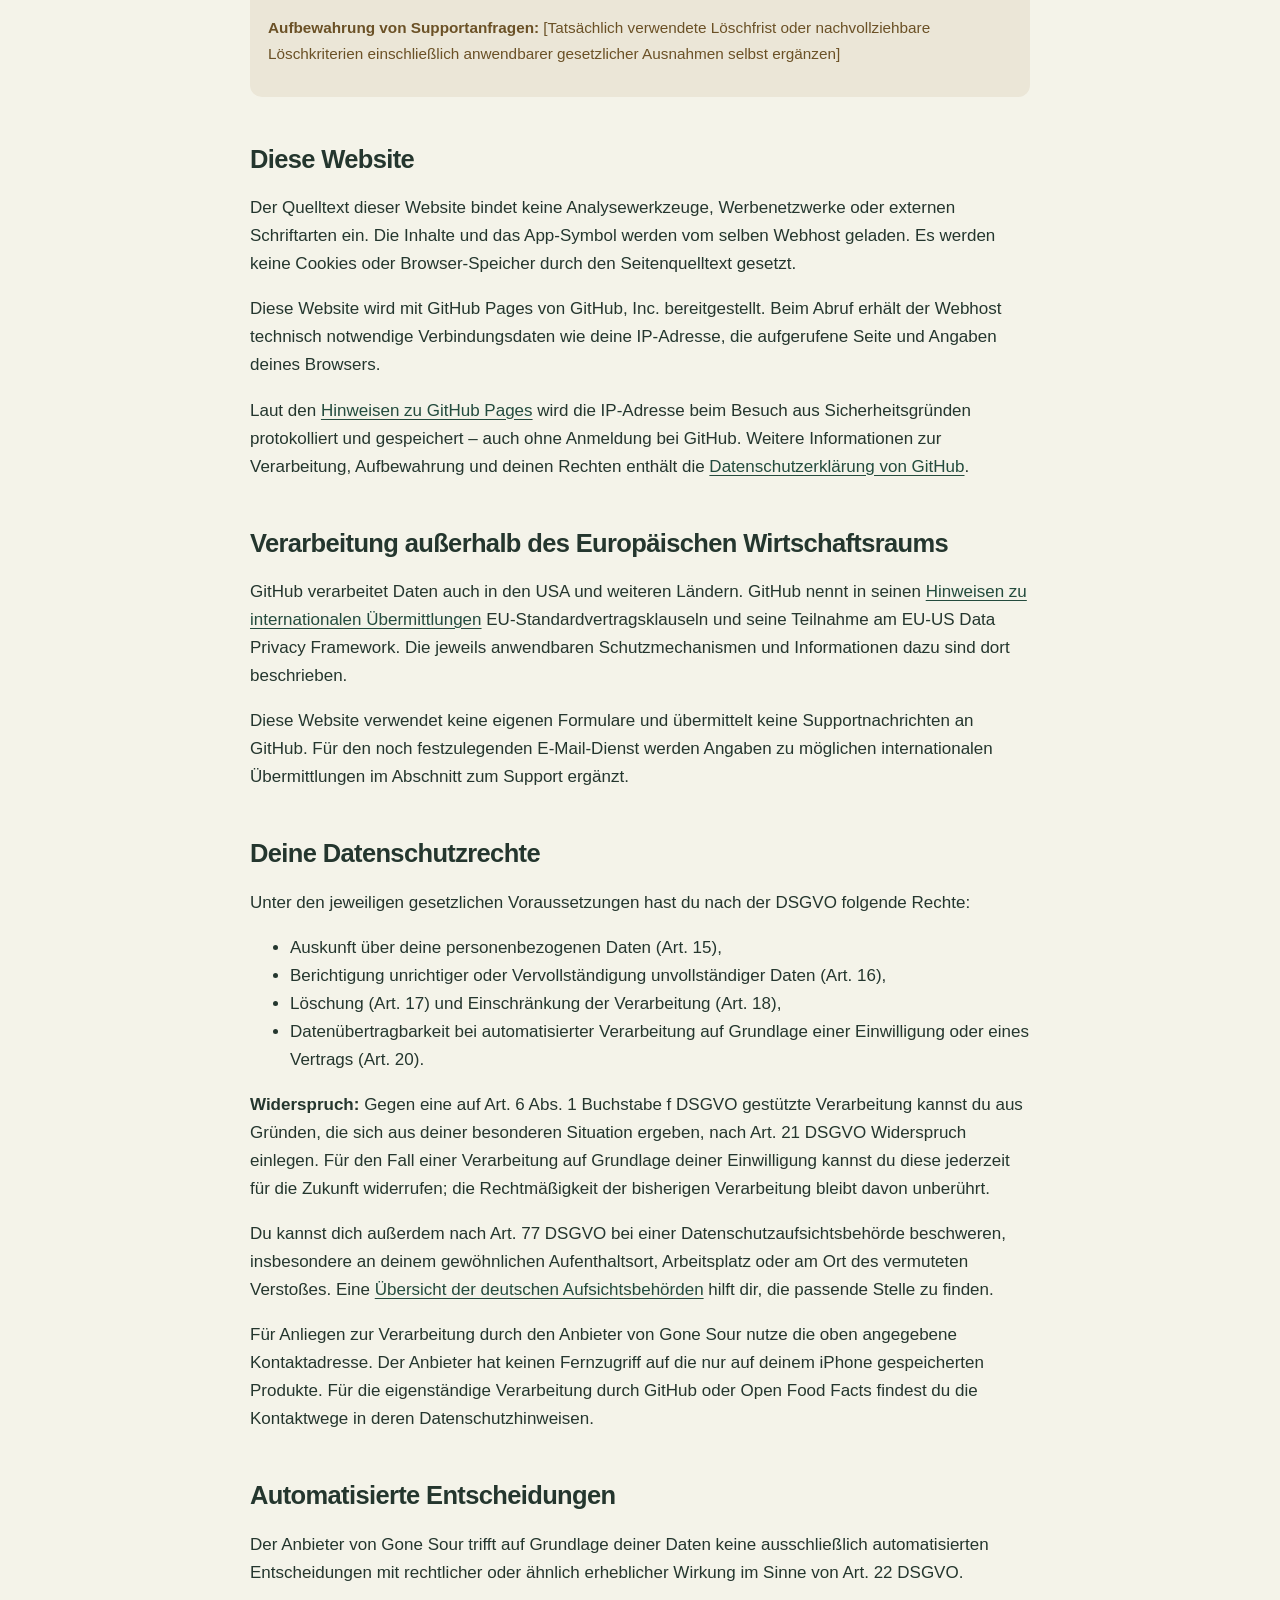
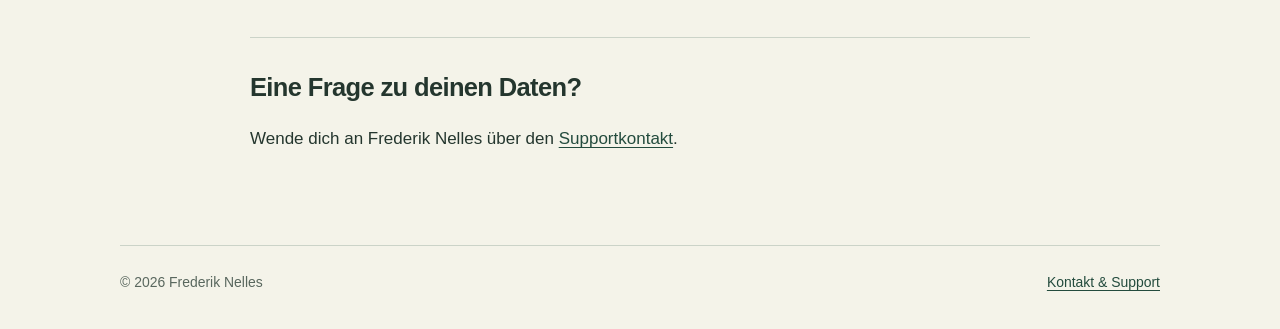
==== commit 221dc0e0: "Rename support and privacy website to Gone Sour" ====
--- a/privacy.html
+++ b/privacy.html
@@ -3,10 +3,10 @@
 <head>
   <meta charset="utf-8">
   <meta name="viewport" content="width=device-width, initial-scale=1">
-  <meta name="description" content="Datenschutzhinweise für opened: lokale Produktdaten, Kamera, Open Food Facts und Kontakt.">
+  <meta name="description" content="Datenschutzhinweise für Gone Sour: lokale Produktdaten, Kamera, Open Food Facts und Kontakt.">
   <meta name="robots" content="noindex,nofollow">
   <meta name="theme-color" content="#2f6150">
-  <title>opened · Datenschutz</title>
+  <title>Gone Sour · Datenschutz</title>
   <link rel="icon" href="assets/app-icon.png" type="image/png">
   <link rel="stylesheet" href="styles.css">
 </head>
@@ -14,9 +14,9 @@
   <a class="skip-link" href="#inhalt">Zum Inhalt</a>
   <div class="draft-note" role="note">Entwurf · Kontaktangaben und Angaben zum E-Mail-Support werden noch ergänzt.</div>
   <header class="site-header wrapper">
-    <a class="brand" href="index.html" aria-label="opened – Hilfe und Kontakt">
+    <a class="brand" href="index.html" aria-label="Gone Sour – Hilfe und Kontakt">
       <img src="assets/app-icon.png" width="44" height="44" alt="">
-      <span>opened</span>
+      <span>Gone Sour</span>
     </a>
     <nav aria-label="Hauptnavigation">
       <a href="index.html">Hilfe</a>
@@ -25,14 +25,14 @@
   </header>
 
   <main id="inhalt" class="wrapper legal-content">
-    <p class="eyebrow">opened</p>
+    <p class="eyebrow">Gone Sour</p>
     <h1>Deine Daten.</h1>
     <p class="intro">Produktdaten bleiben auf deinem iPhone. Bei der automatischen Produktsuche verbindet sich die App mit Open Food Facts.</p>
     <p class="quiet">Stand: 20. Oktober 2026</p>
 
     <section aria-labelledby="verantwortlich">
       <h2 id="verantwortlich">Wer verantwortlich ist</h2>
-      <p>Anbieter und Ansprechpartner für opened ist Frederik Nelles.</p>
+      <p>Anbieter und Ansprechpartner für Gone Sour ist Frederik Nelles.</p>
       <div class="pending-contact">
         <p><strong>Postanschrift:</strong> [Straße und Hausnummer, Postleitzahl, Ort, Land selbst ergänzen]</p>
         <p><strong>E-Mail für Support und Datenschutz:</strong> [Öffentliche Kontaktadresse selbst ergänzen]</p>
@@ -41,7 +41,7 @@
 
     <section aria-labelledby="lokal">
       <h2 id="lokal">Was die App lokal speichert</h2>
-      <p>Wenn du eine Öffnung bewusst speicherst, merkt sich opened den Barcode, den Produktnamen, ein gegebenenfalls geladenes Produktbild, das Öffnungsdatum und den Zeitpunkt deiner Speicherung. Diese Daten speichert die App lokal auf deinem iPhone. Es gibt kein opened-Konto und keinen eigenen opened-Server für deine Produkte.</p>
+      <p>Wenn du eine Öffnung bewusst speicherst, merkt sich Gone Sour den Barcode, den Produktnamen, ein gegebenenfalls geladenes Produktbild, das Öffnungsdatum und den Zeitpunkt deiner Speicherung. Diese Daten speichert die App lokal auf deinem iPhone. Es gibt kein Konto und keinen eigenen Server für deine Produkte.</p>
       <p>Ein Scan oder ein abgebrochener Entwurf legt noch keinen gespeicherten Öffnungseintrag an. Das erneute Aufrufen eines vorhandenen Eintrags aktualisiert seine Speicherfrist nicht.</p>
     </section>
 
@@ -53,14 +53,14 @@
 
     <section aria-labelledby="kamera">
       <h2 id="kamera">Kamera und Barcode</h2>
-      <p>Mit deiner Kamerafreigabe liest die App einen Barcode auf deinem Gerät. opened speichert oder überträgt die Kamerabilder nicht. Du kannst einen Barcode auch manuell eingeben und die Kamerafreigabe in den iOS-Einstellungen ändern.</p>
+      <p>Mit deiner Kamerafreigabe liest die App einen Barcode auf deinem Gerät. Gone Sour speichert oder überträgt die Kamerabilder nicht. Du kannst einen Barcode auch manuell eingeben und die Kamerafreigabe in den iOS-Einstellungen ändern.</p>
     </section>
 
     <section aria-labelledby="open-food-facts">
       <h2 id="open-food-facts">Die Verbindung zu Open Food Facts</h2>
-      <p>Wenn für einen Barcode kein gespeichertes Produkt vorhanden ist, sucht opened automatisch bei Open Food Facts nach Produktinformationen. Dabei erhält Open Food Facts den angefragten Barcode, deine IP-Adresse und technisch notwendige Verbindungsdaten. Verfügbare Produktbilder lädt die App ebenfalls von Open Food Facts herunter.</p>
+      <p>Wenn für einen Barcode kein gespeichertes Produkt vorhanden ist, sucht Gone Sour automatisch bei Open Food Facts nach Produktinformationen. Dabei erhält Open Food Facts den angefragten Barcode, deine IP-Adresse und technisch notwendige Verbindungsdaten. Verfügbare Produktbilder lädt die App ebenfalls von Open Food Facts herunter.</p>
       <p>Dein Öffnungsdatum und selbst eingegebene Produktnamen werden nicht an Open Food Facts gesendet. Eine bereits gespeicherte Öffnung kann die App lokal anzeigen, ohne eine neue Produktsuche auszulösen.</p>
-      <p>Für Verarbeitung und Aufbewahrung bei diesem eigenständigen Dienst gelten die <a href="https://world.openfoodfacts.org/privacy">Datenschutzbestimmungen von Open Food Facts</a>. Für IP-Adressen und Besuchsprotokolle nennt Open Food Facts Sicherheitszwecke, technische Analysen und die Messung der Nutzung sowie eine Aufbewahrung von drei Jahren. Diese allgemeine Angabe des Dienstes betrifft Open Food Facts; sie ist unabhängig von der zweimonatigen Speicherfrist deiner Produkte in opened.</p>
+      <p>Für Verarbeitung und Aufbewahrung bei diesem eigenständigen Dienst gelten die <a href="https://world.openfoodfacts.org/privacy">Datenschutzbestimmungen von Open Food Facts</a>. Für IP-Adressen und Besuchsprotokolle nennt Open Food Facts Sicherheitszwecke, technische Analysen und die Messung der Nutzung sowie eine Aufbewahrung von drei Jahren. Diese allgemeine Angabe des Dienstes betrifft Open Food Facts; sie ist unabhängig von der zweimonatigen Speicherfrist deiner Produkte in Gone Sour.</p>
     </section>
 
     <section aria-labelledby="rechtsgrundlagen">
@@ -72,13 +72,13 @@
 
     <section aria-labelledby="tracking">
       <h2 id="tracking">Ohne Werbung, Tracking und Analyse-SDKs</h2>
-      <p>opened enthält keine Werbung, kein Tracking und keine Analyse-SDKs. Die Nutzung erfordert keine Registrierung. Die App sendet deine gespeicherten Öffnungen nicht an den Anbieter.</p>
+      <p>Gone Sour enthält keine Werbung, kein Tracking und keine Analyse-SDKs. Die Nutzung erfordert keine Registrierung. Die App sendet deine gespeicherten Öffnungen nicht an den Anbieter.</p>
     </section>
 
     <section aria-labelledby="support">
       <h2 id="support">Wenn du den Support kontaktierst</h2>
       <p>Wenn du eine E-Mail schreibst, übermittelst du deine Absenderadresse und den Inhalt deiner Nachricht. Nutze möglichst nur die Angaben, die zur Klärung deiner Frage nötig sind.</p>
-      <p>Zur Bearbeitung einer Anfrage werden deine Kontaktadresse, der Inhalt der Nachricht, der Zeitpunkt des Kontakts und gegebenenfalls freiwillig beigefügte Dateien verarbeitet. Die Daten dienen der Beantwortung deiner Frage und der Klärung des gemeldeten Problems. Empfänger sind der Anbieter von opened und der für das Supportpostfach eingesetzte E-Mail-Dienst.</p>
+      <p>Zur Bearbeitung einer Anfrage werden deine Kontaktadresse, der Inhalt der Nachricht, der Zeitpunkt des Kontakts und gegebenenfalls freiwillig beigefügte Dateien verarbeitet. Die Daten dienen der Beantwortung deiner Frage und der Klärung des gemeldeten Problems. Empfänger sind der Anbieter von Gone Sour und der für das Supportpostfach eingesetzte E-Mail-Dienst.</p>
       <p>Soweit die Anfrage die Erfüllung eines Nutzungsvertrags oder von dir angefragte vorvertragliche Maßnahmen betrifft, erfolgt die Verarbeitung nach Art. 6 Abs. 1 Buchstabe b DSGVO. Bei anderen Anfragen ist Art. 6 Abs. 1 Buchstabe f DSGVO die Grundlage; das berechtigte Interesse besteht in der Beantwortung eingehender Anfragen. Soweit gesetzliche Aufbewahrungspflichten bestehen, ist Art. 6 Abs. 1 Buchstabe c DSGVO maßgeblich.</p>
       <p>Du entscheidest, ob du den Support kontaktierst. Ohne eine erreichbare Antwortadresse und die zur Klärung nötigen Informationen kann eine Anfrage unter Umständen nicht beantwortet werden. Ein Supportkontakt ist keine Voraussetzung für die Nutzung der App.</p>
       <div class="pending-contact">
@@ -111,12 +111,12 @@
       </ul>
       <p><strong>Widerspruch:</strong> Gegen eine auf Art. 6 Abs. 1 Buchstabe f DSGVO gestützte Verarbeitung kannst du aus Gründen, die sich aus deiner besonderen Situation ergeben, nach Art. 21 DSGVO Widerspruch einlegen. Für den Fall einer Verarbeitung auf Grundlage deiner Einwilligung kannst du diese jederzeit für die Zukunft widerrufen; die Rechtmäßigkeit der bisherigen Verarbeitung bleibt davon unberührt.</p>
       <p>Du kannst dich außerdem nach Art. 77 DSGVO bei einer Datenschutzaufsichtsbehörde beschweren, insbesondere an deinem gewöhnlichen Aufenthaltsort, Arbeitsplatz oder am Ort des vermuteten Verstoßes. Eine <a href="https://datenschutz.hessen.de/service/aufsichtsbehoerden-des-bundes-und-der-laender">Übersicht der deutschen Aufsichtsbehörden</a> hilft dir, die passende Stelle zu finden.</p>
-      <p>Für Anliegen zur Verarbeitung durch den Anbieter von opened nutze die oben angegebene Kontaktadresse. Der Anbieter hat keinen Fernzugriff auf die nur auf deinem iPhone gespeicherten Produkte. Für die eigenständige Verarbeitung durch GitHub oder Open Food Facts findest du die Kontaktwege in deren Datenschutzhinweisen.</p>
+      <p>Für Anliegen zur Verarbeitung durch den Anbieter von Gone Sour nutze die oben angegebene Kontaktadresse. Der Anbieter hat keinen Fernzugriff auf die nur auf deinem iPhone gespeicherten Produkte. Für die eigenständige Verarbeitung durch GitHub oder Open Food Facts findest du die Kontaktwege in deren Datenschutzhinweisen.</p>
     </section>
 
     <section aria-labelledby="entscheidungen">
       <h2 id="entscheidungen">Automatisierte Entscheidungen</h2>
-      <p>Der Anbieter von opened trifft auf Grundlage deiner Daten keine ausschließlich automatisierten Entscheidungen mit rechtlicher oder ähnlich erheblicher Wirkung im Sinne von Art. 22 DSGVO.</p>
+      <p>Der Anbieter von Gone Sour trifft auf Grundlage deiner Daten keine ausschließlich automatisierten Entscheidungen mit rechtlicher oder ähnlich erheblicher Wirkung im Sinne von Art. 22 DSGVO.</p>
     </section>
 
     <aside class="privacy-contact" aria-label="Kontakt zu Datenschutzfragen">
--- a/styles.css
+++ b/styles.css
@@ -95,6 +95,10 @@
   .legal-content section { margin-top: 38px; }
 }
 
+@media (max-width: 400px) {
+  .site-header { flex-wrap: wrap; gap: 12px 20px; }
+}
+
 @media (prefers-reduced-motion: no-preference) {
   html { scroll-behavior: smooth; }
 }
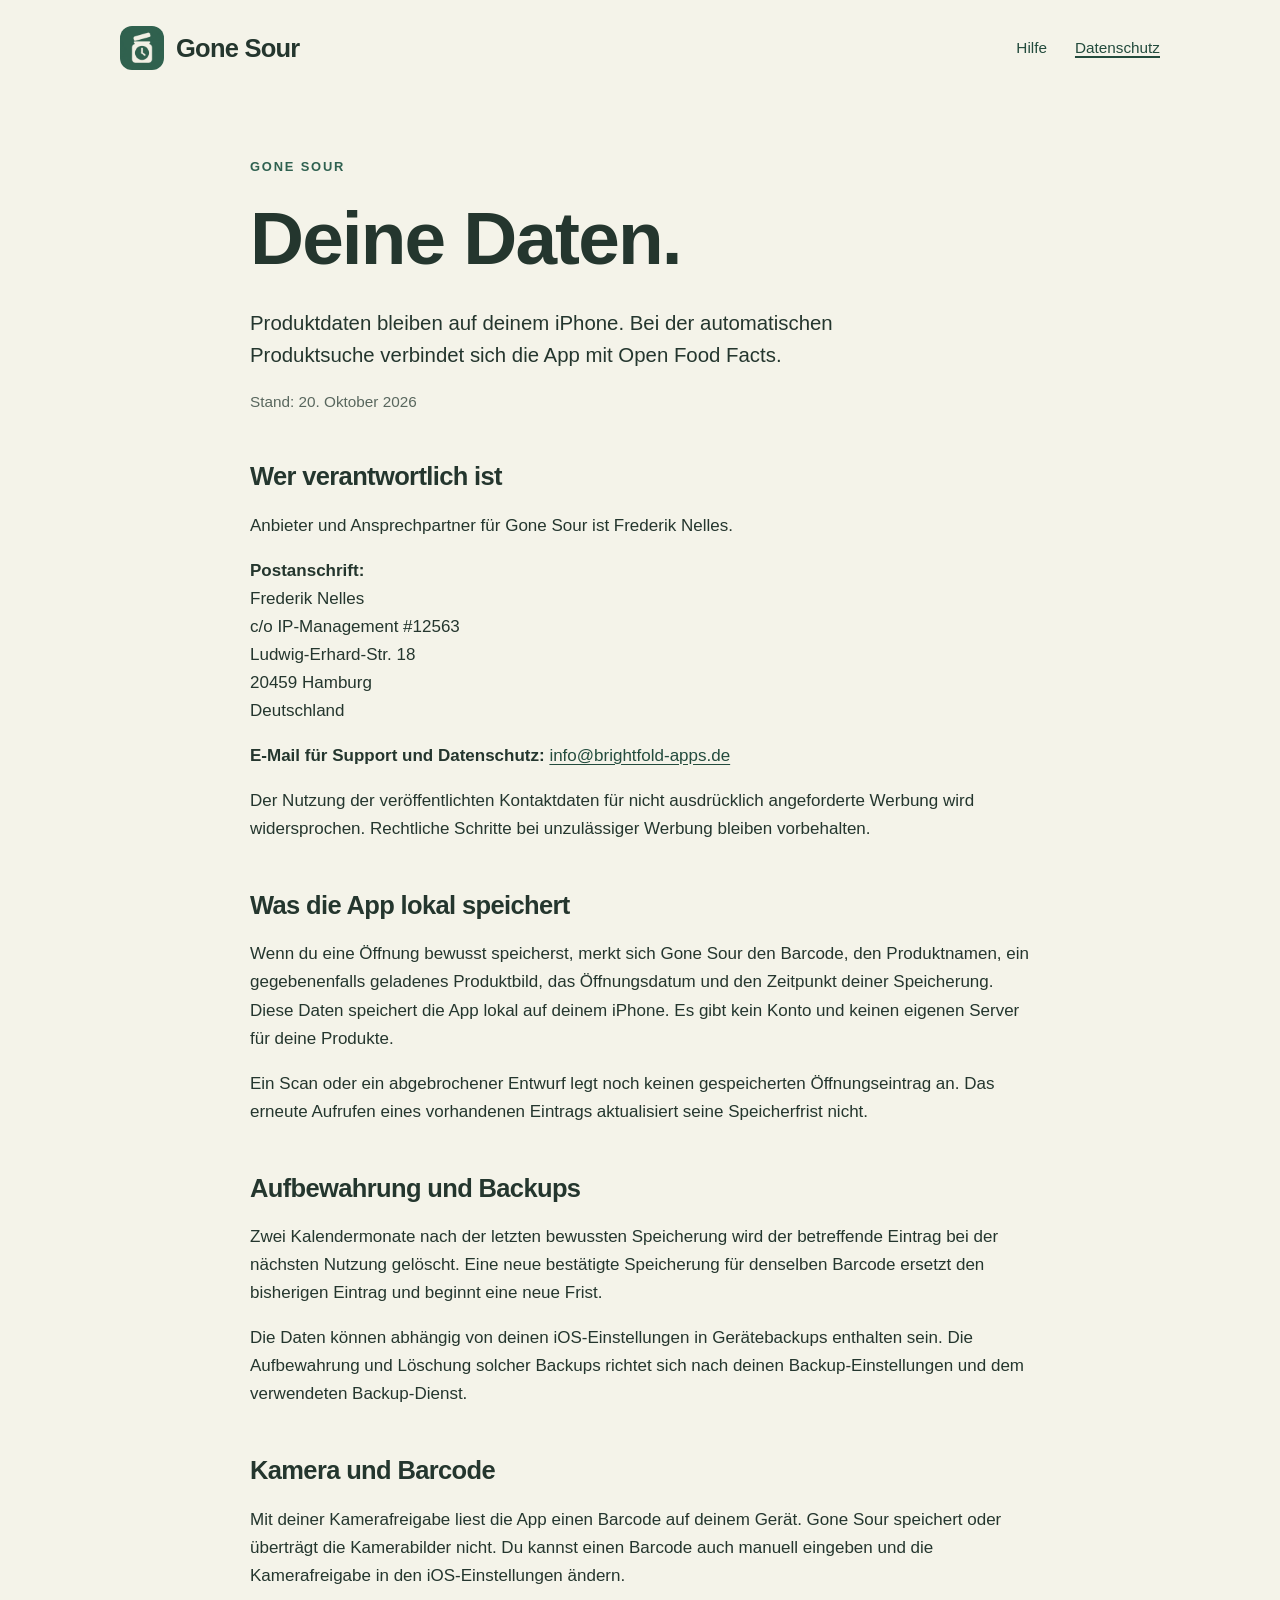
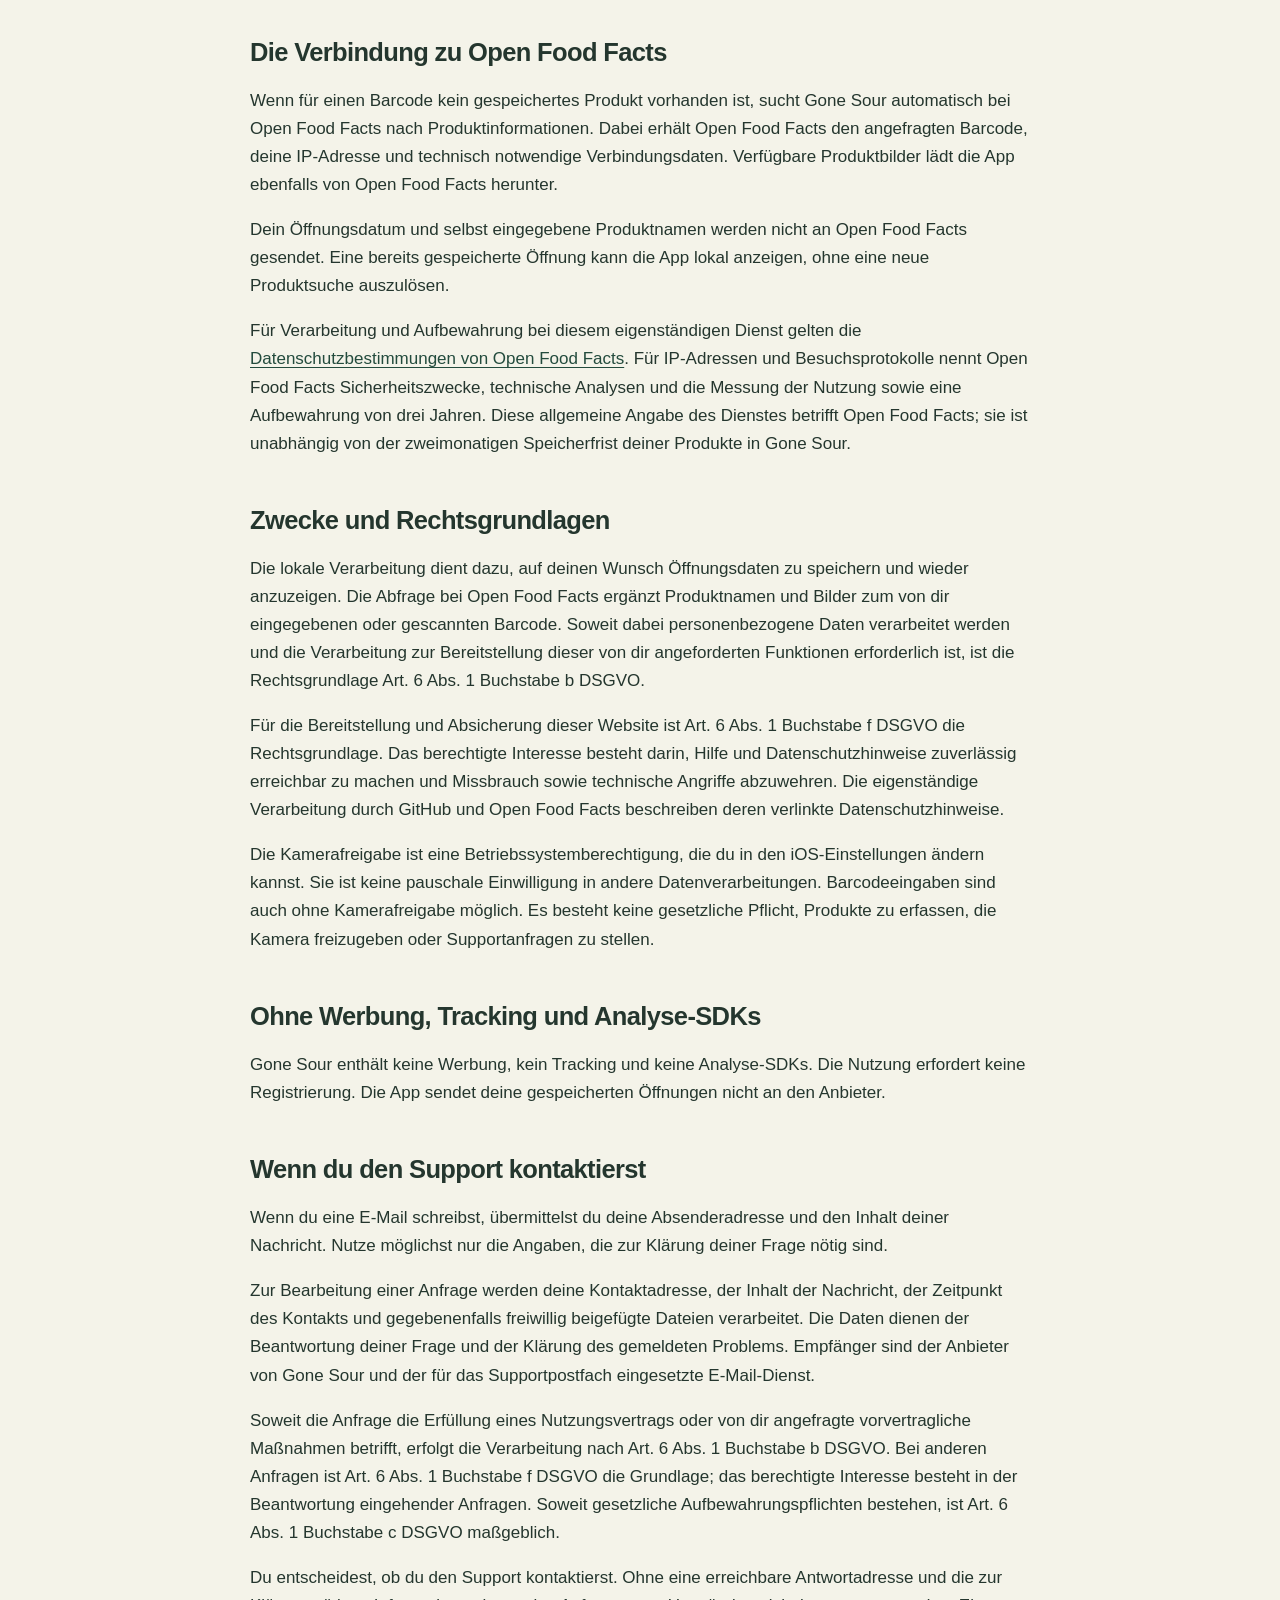
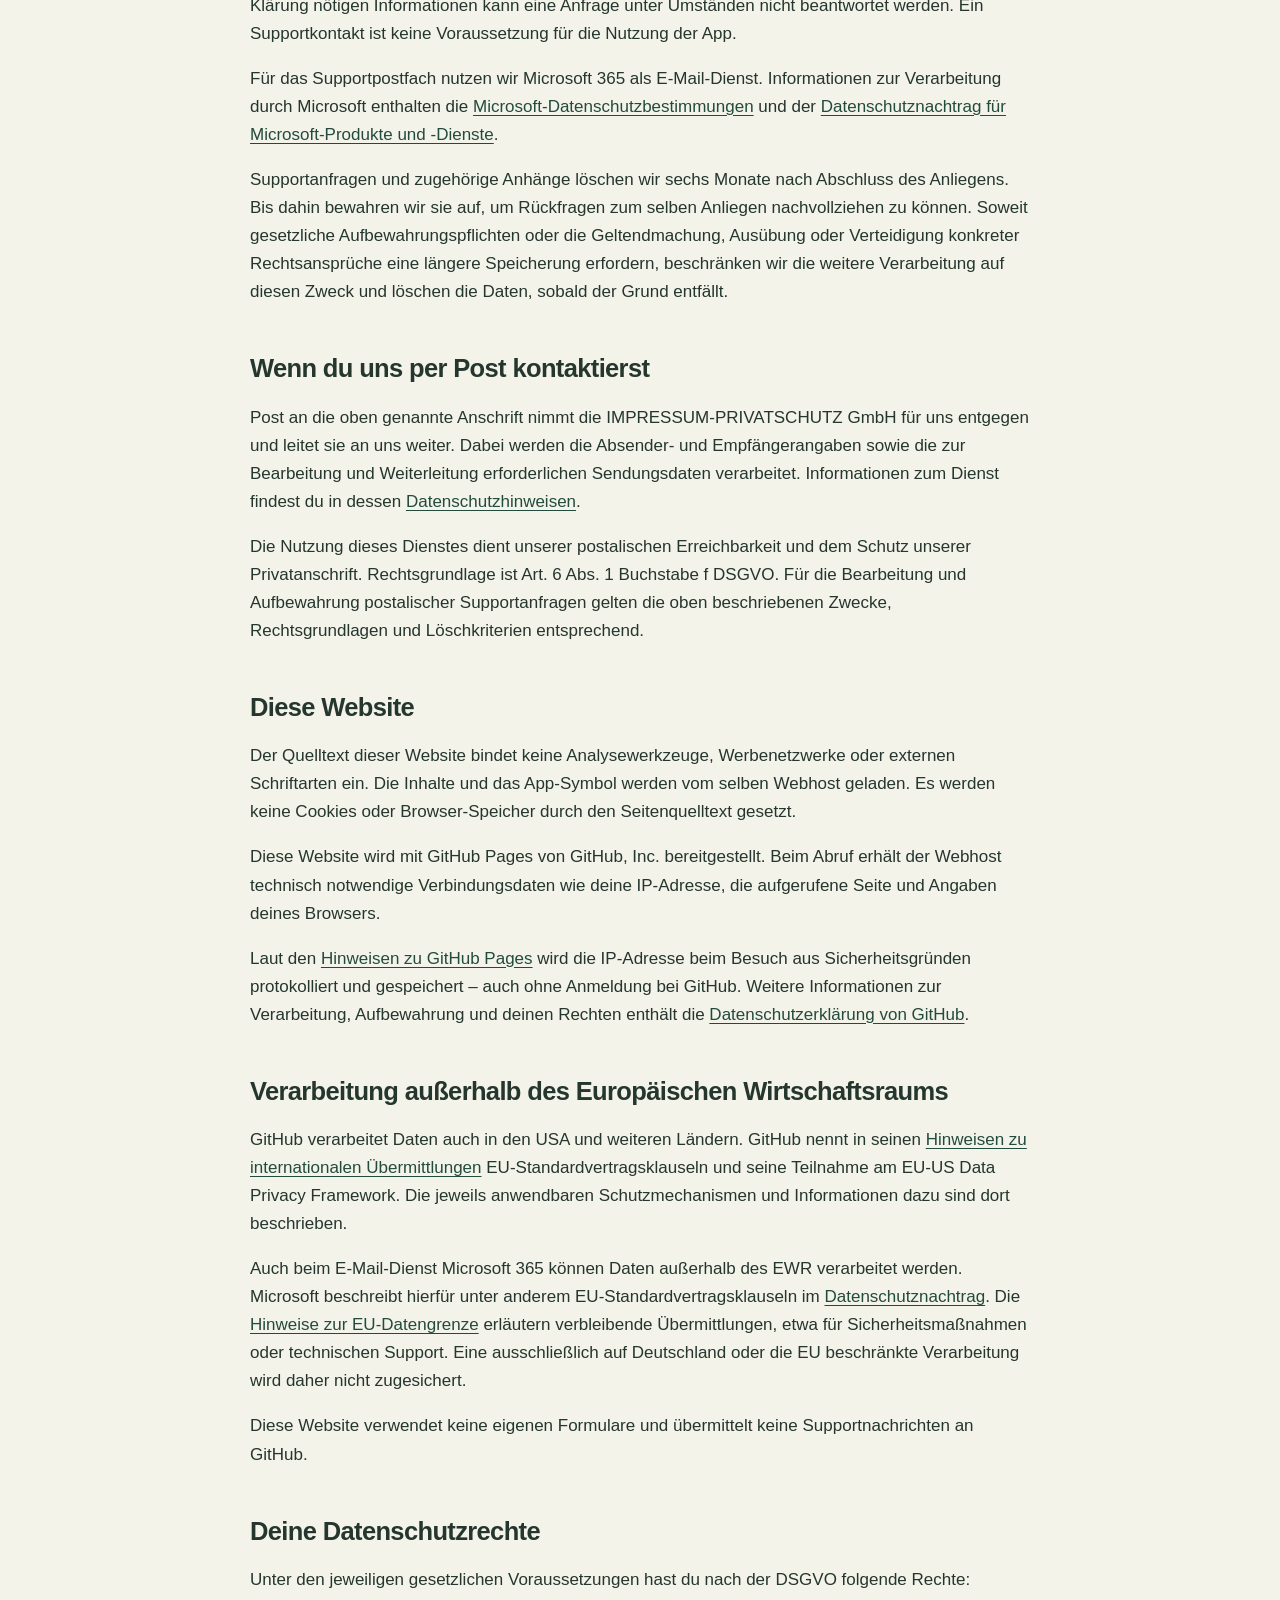
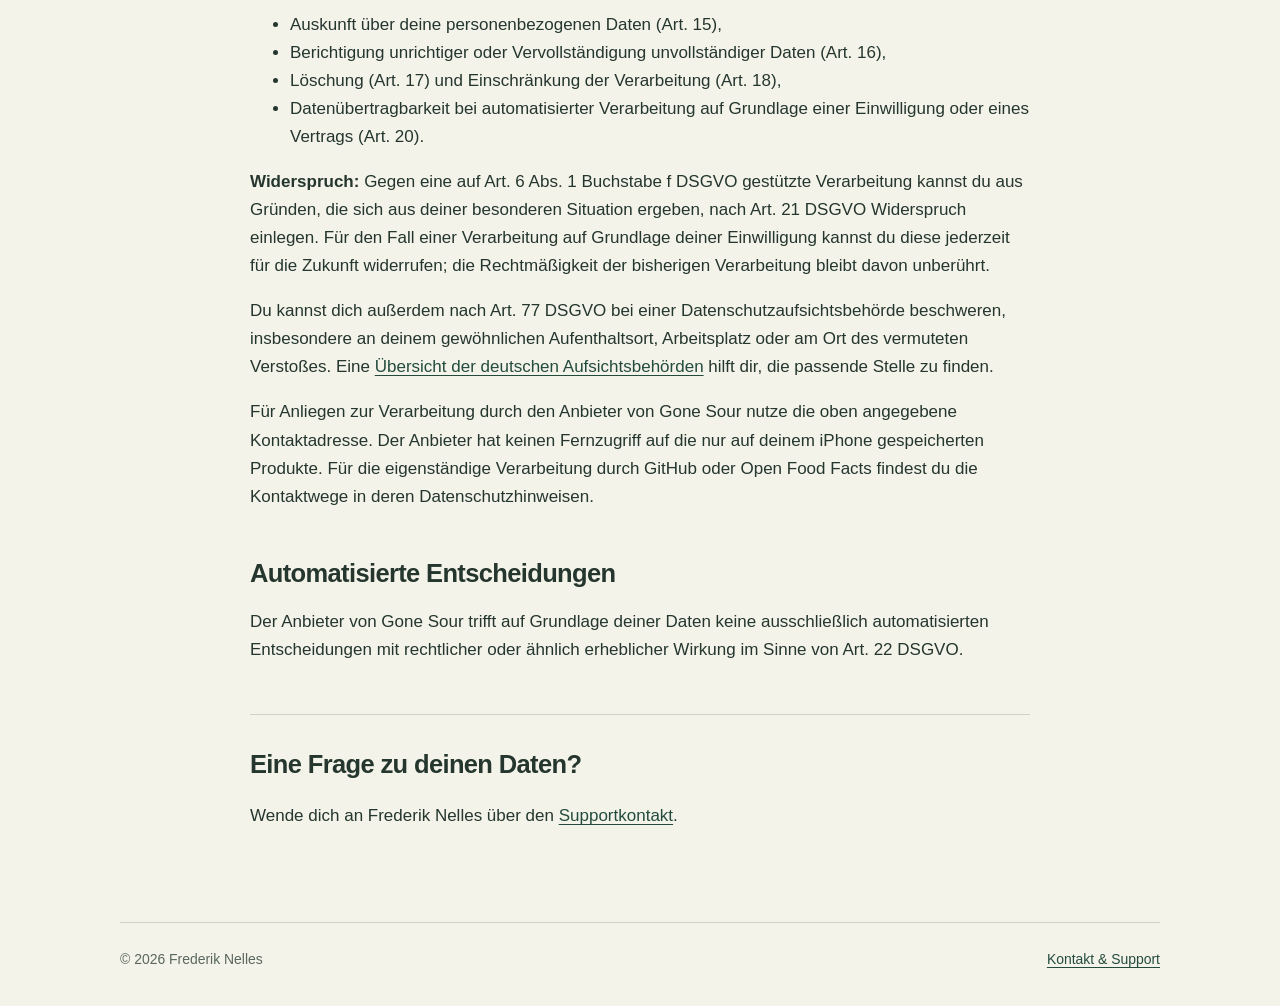
==== commit bb4a5e9f: "Complete support and privacy contact details" ====
--- a/privacy.html
+++ b/privacy.html
@@ -4,7 +4,6 @@
   <meta charset="utf-8">
   <meta name="viewport" content="width=device-width, initial-scale=1">
   <meta name="description" content="Datenschutzhinweise für Gone Sour: lokale Produktdaten, Kamera, Open Food Facts und Kontakt.">
-  <meta name="robots" content="noindex,nofollow">
   <meta name="theme-color" content="#2f6150">
   <title>Gone Sour · Datenschutz</title>
   <link rel="icon" href="assets/app-icon.png" type="image/png">
@@ -12,7 +11,6 @@
 </head>
 <body>
   <a class="skip-link" href="#inhalt">Zum Inhalt</a>
-  <div class="draft-note" role="note">Entwurf · Kontaktangaben und Angaben zum E-Mail-Support werden noch ergänzt.</div>
   <header class="site-header wrapper">
     <a class="brand" href="index.html" aria-label="Gone Sour – Hilfe und Kontakt">
       <img src="assets/app-icon.png" width="44" height="44" alt="">
@@ -33,10 +31,15 @@
     <section aria-labelledby="verantwortlich">
       <h2 id="verantwortlich">Wer verantwortlich ist</h2>
       <p>Anbieter und Ansprechpartner für Gone Sour ist Frederik Nelles.</p>
-      <div class="pending-contact">
-        <p><strong>Postanschrift:</strong> [Straße und Hausnummer, Postleitzahl, Ort, Land selbst ergänzen]</p>
-        <p><strong>E-Mail für Support und Datenschutz:</strong> [Öffentliche Kontaktadresse selbst ergänzen]</p>
-      </div>
+      <p><strong>Postanschrift:</strong><br>
+        Frederik Nelles<br>
+        c/o IP-Management #12563<br>
+        Ludwig-Erhard-Str. 18<br>
+        20459 Hamburg<br>
+        Deutschland
+      </p>
+      <p><strong>E-Mail für Support und Datenschutz:</strong> <a href="mailto:info@brightfold-apps.de">info@brightfold-apps.de</a></p>
+      <p>Der Nutzung der veröffentlichten Kontaktdaten für nicht ausdrücklich angeforderte Werbung wird widersprochen. Rechtliche Schritte bei unzulässiger Werbung bleiben vorbehalten.</p>
     </section>
 
     <section aria-labelledby="lokal">
@@ -81,10 +84,14 @@
       <p>Zur Bearbeitung einer Anfrage werden deine Kontaktadresse, der Inhalt der Nachricht, der Zeitpunkt des Kontakts und gegebenenfalls freiwillig beigefügte Dateien verarbeitet. Die Daten dienen der Beantwortung deiner Frage und der Klärung des gemeldeten Problems. Empfänger sind der Anbieter von Gone Sour und der für das Supportpostfach eingesetzte E-Mail-Dienst.</p>
       <p>Soweit die Anfrage die Erfüllung eines Nutzungsvertrags oder von dir angefragte vorvertragliche Maßnahmen betrifft, erfolgt die Verarbeitung nach Art. 6 Abs. 1 Buchstabe b DSGVO. Bei anderen Anfragen ist Art. 6 Abs. 1 Buchstabe f DSGVO die Grundlage; das berechtigte Interesse besteht in der Beantwortung eingehender Anfragen. Soweit gesetzliche Aufbewahrungspflichten bestehen, ist Art. 6 Abs. 1 Buchstabe c DSGVO maßgeblich.</p>
       <p>Du entscheidest, ob du den Support kontaktierst. Ohne eine erreichbare Antwortadresse und die zur Klärung nötigen Informationen kann eine Anfrage unter Umständen nicht beantwortet werden. Ein Supportkontakt ist keine Voraussetzung für die Nutzung der App.</p>
-      <div class="pending-contact">
-        <p><strong>E-Mail-Dienst:</strong> [Anbieter des Supportpostfachs und Link zu seinen Datenschutzhinweisen selbst ergänzen; gegebenenfalls Verarbeitung außerhalb des EWR und deren Grundlage ergänzen]</p>
-        <p><strong>Aufbewahrung von Supportanfragen:</strong> [Tatsächlich verwendete Löschfrist oder nachvollziehbare Löschkriterien einschließlich anwendbarer gesetzlicher Ausnahmen selbst ergänzen]</p>
-      </div>
+      <p>Für das Supportpostfach nutzen wir Microsoft 365 als E-Mail-Dienst. Informationen zur Verarbeitung durch Microsoft enthalten die <a href="https://www.microsoft.com/de-de/privacy/privacystatement">Microsoft-Datenschutzbestimmungen</a> und der <a href="https://www.microsoft.com/licensing/docs/view/Microsoft-Products-and-Services-Data-Protection-Addendum-DPA">Datenschutznachtrag für Microsoft-Produkte und -Dienste</a>.</p>
+      <p>Supportanfragen und zugehörige Anhänge löschen wir sechs Monate nach Abschluss des Anliegens. Bis dahin bewahren wir sie auf, um Rückfragen zum selben Anliegen nachvollziehen zu können. Soweit gesetzliche Aufbewahrungspflichten oder die Geltendmachung, Ausübung oder Verteidigung konkreter Rechtsansprüche eine längere Speicherung erfordern, beschränken wir die weitere Verarbeitung auf diesen Zweck und löschen die Daten, sobald der Grund entfällt.</p>
+    </section>
+
+    <section aria-labelledby="post">
+      <h2 id="post">Wenn du uns per Post kontaktierst</h2>
+      <p>Post an die oben genannte Anschrift nimmt die IMPRESSUM-PRIVATSCHUTZ GmbH für uns entgegen und leitet sie an uns weiter. Dabei werden die Absender- und Empfängerangaben sowie die zur Bearbeitung und Weiterleitung erforderlichen Sendungsdaten verarbeitet. Informationen zum Dienst findest du in dessen <a href="https://impressum-privatschutz.de/datenschutzerklaerung/">Datenschutzhinweisen</a>.</p>
+      <p>Die Nutzung dieses Dienstes dient unserer postalischen Erreichbarkeit und dem Schutz unserer Privatanschrift. Rechtsgrundlage ist Art. 6 Abs. 1 Buchstabe f DSGVO. Für die Bearbeitung und Aufbewahrung postalischer Supportanfragen gelten die oben beschriebenen Zwecke, Rechtsgrundlagen und Löschkriterien entsprechend.</p>
     </section>
 
     <section aria-labelledby="website">
@@ -97,7 +104,8 @@
     <section aria-labelledby="drittland">
       <h2 id="drittland">Verarbeitung außerhalb des Europäischen Wirtschaftsraums</h2>
       <p>GitHub verarbeitet Daten auch in den USA und weiteren Ländern. GitHub nennt in seinen <a href="https://docs.github.com/en/site-policy/privacy-policies/github-general-privacy-statement#international-data-transfers">Hinweisen zu internationalen Übermittlungen</a> EU-Standardvertragsklauseln und seine Teilnahme am EU-US Data Privacy Framework. Die jeweils anwendbaren Schutzmechanismen und Informationen dazu sind dort beschrieben.</p>
-      <p>Diese Website verwendet keine eigenen Formulare und übermittelt keine Supportnachrichten an GitHub. Für den noch festzulegenden E-Mail-Dienst werden Angaben zu möglichen internationalen Übermittlungen im Abschnitt zum Support ergänzt.</p>
+      <p>Auch beim E-Mail-Dienst Microsoft 365 können Daten außerhalb des EWR verarbeitet werden. Microsoft beschreibt hierfür unter anderem EU-Standardvertragsklauseln im <a href="https://www.microsoft.com/licensing/docs/view/Microsoft-Products-and-Services-Data-Protection-Addendum-DPA">Datenschutznachtrag</a>. Die <a href="https://learn.microsoft.com/de-de/privacy/eudb/eu-data-boundary-transfers-for-all-services">Hinweise zur EU-Datengrenze</a> erläutern verbleibende Übermittlungen, etwa für Sicherheitsmaßnahmen oder technischen Support. Eine ausschließlich auf Deutschland oder die EU beschränkte Verarbeitung wird daher nicht zugesichert.</p>
+      <p>Diese Website verwendet keine eigenen Formulare und übermittelt keine Supportnachrichten an GitHub.</p>
     </section>
 
     <section aria-labelledby="rechte">
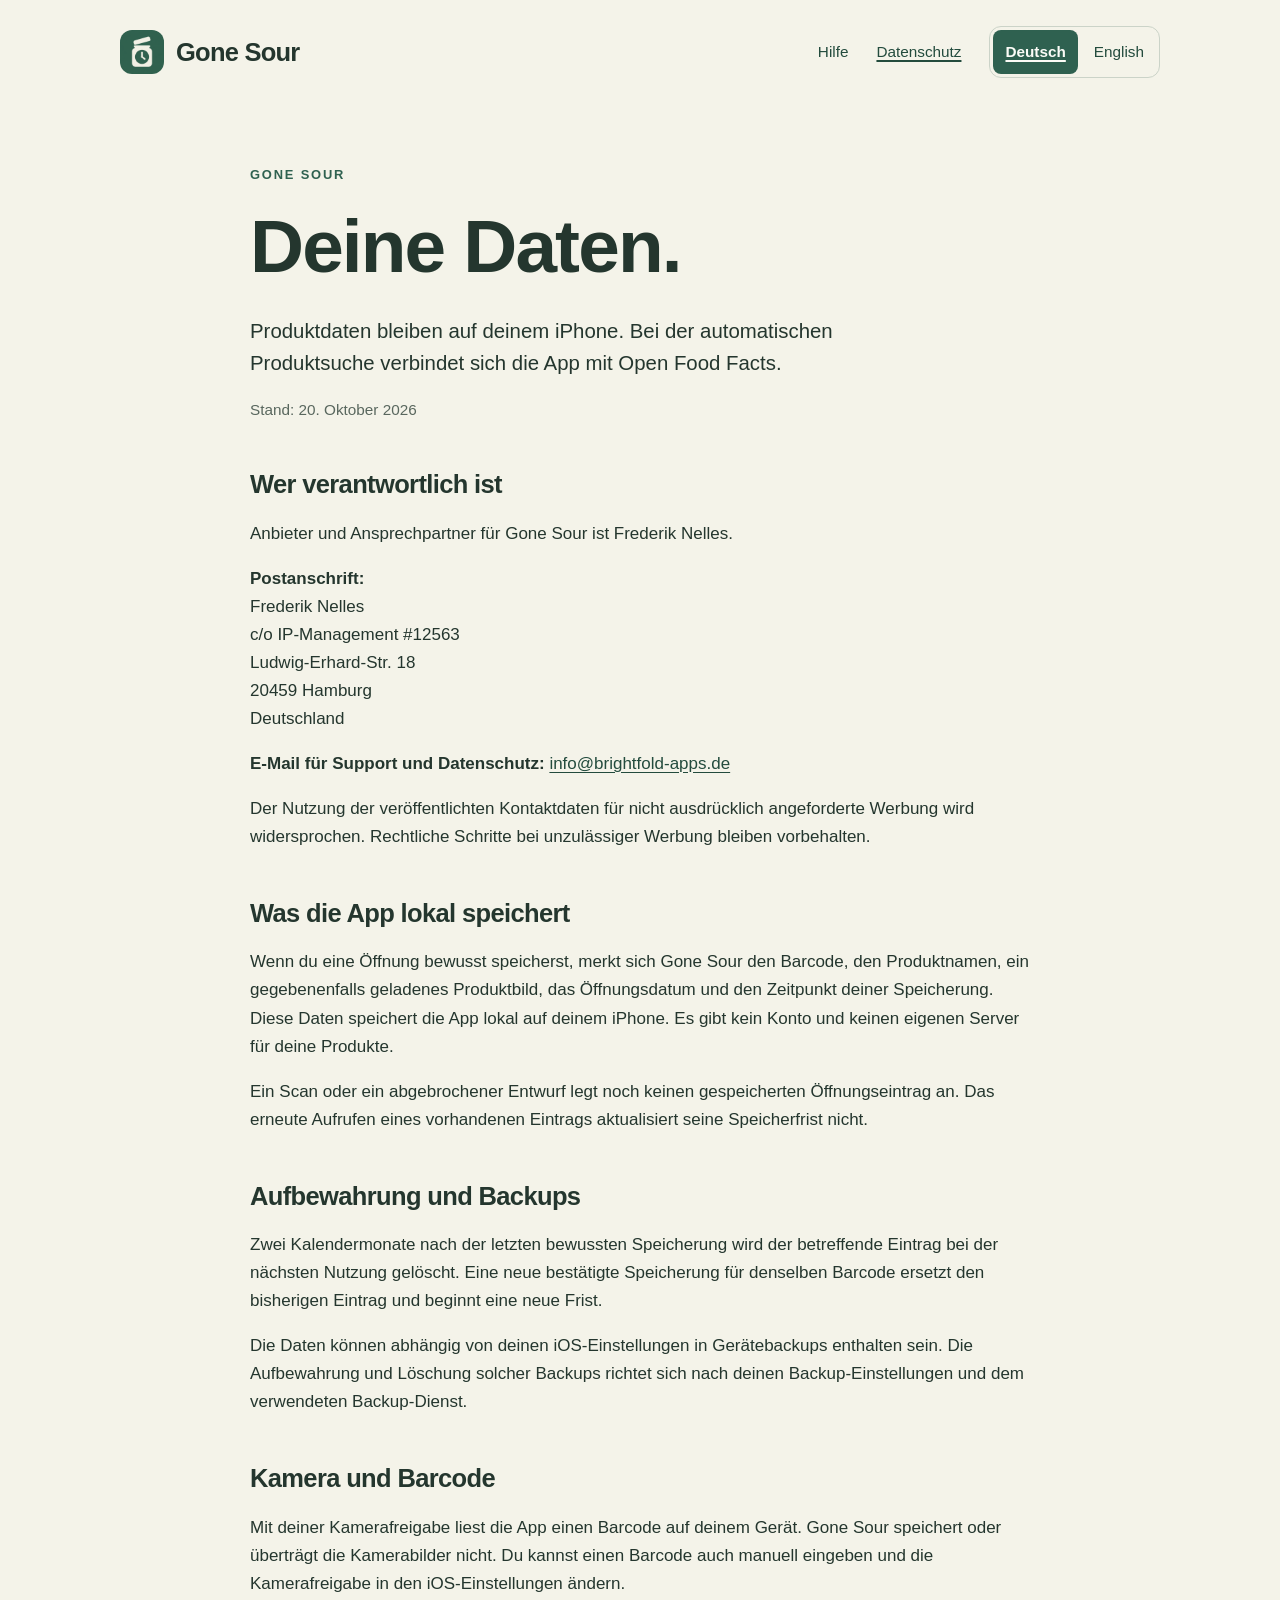
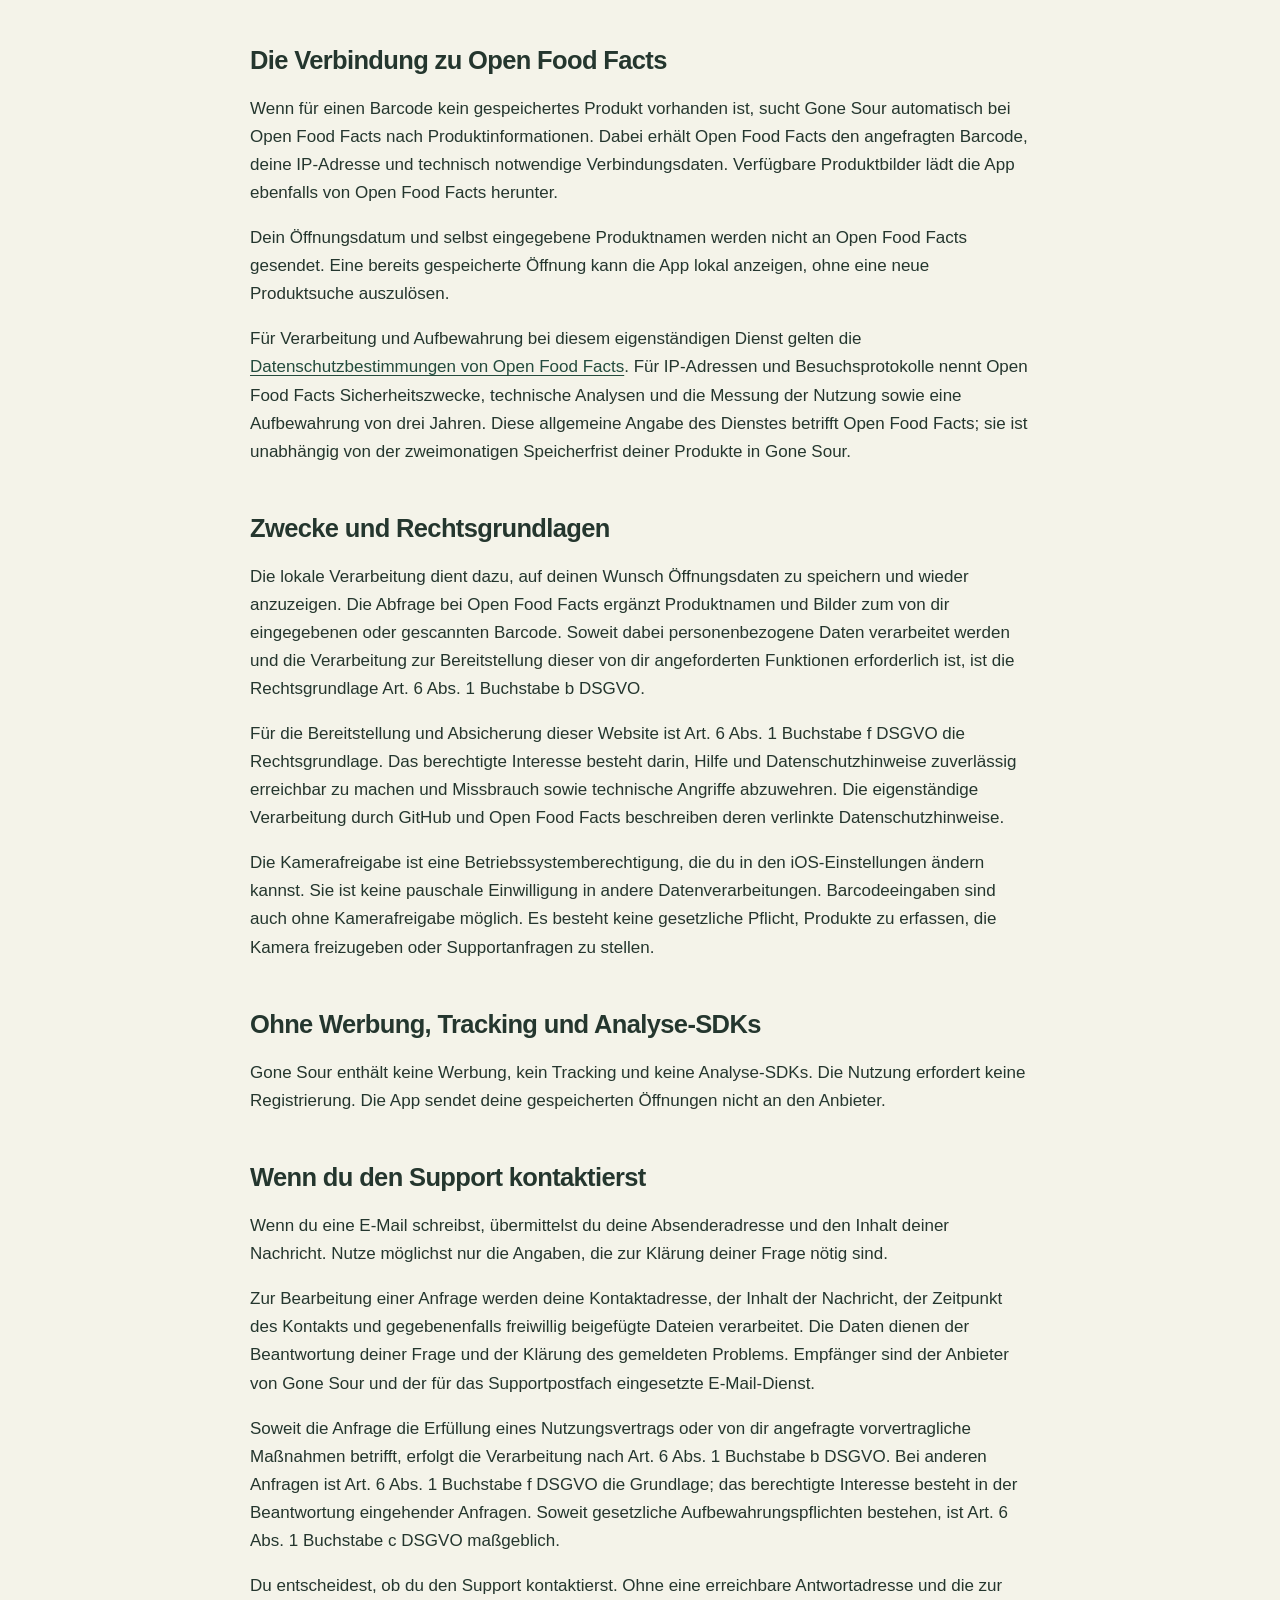
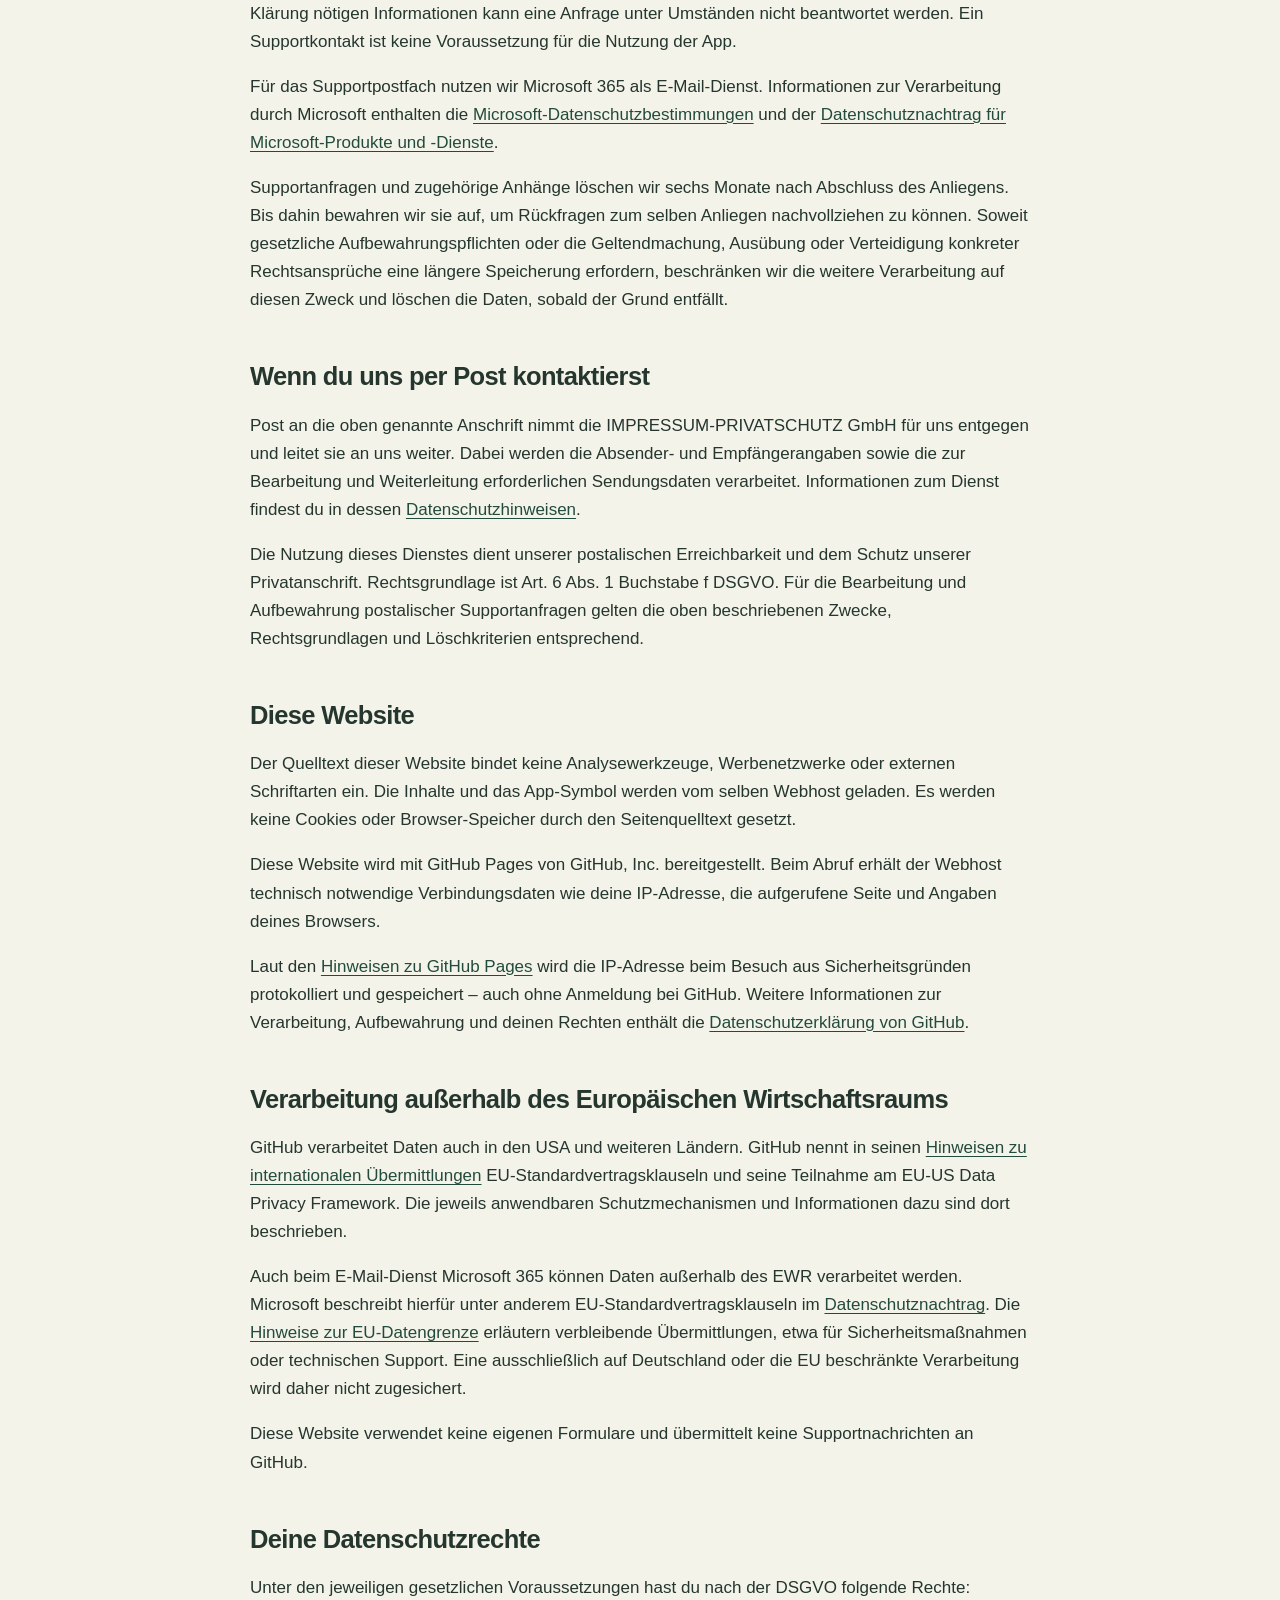
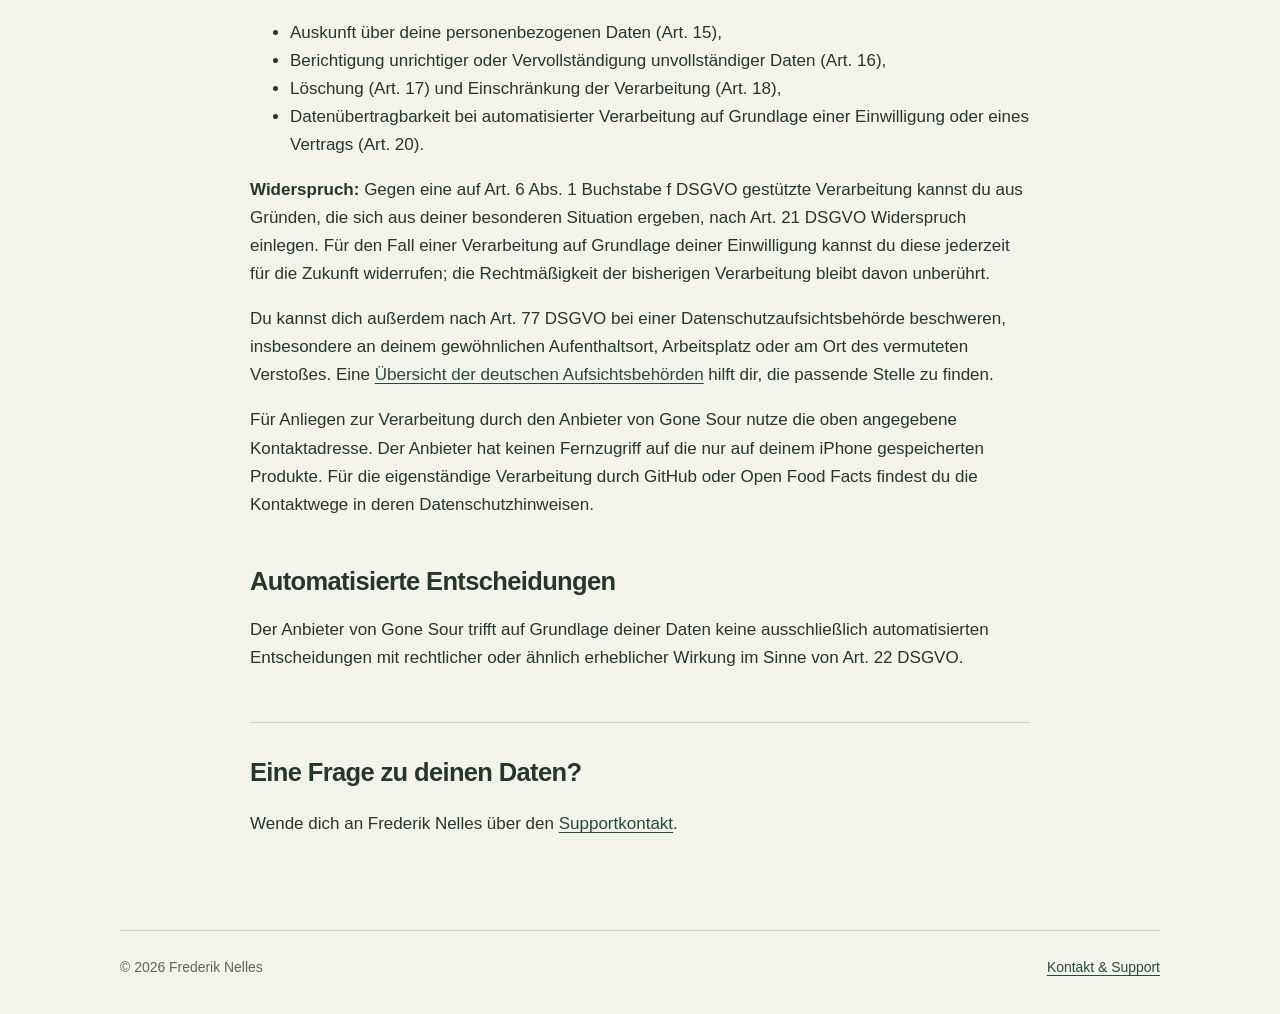
==== commit f6df2870: "Add English support and privacy pages with language switch" ====
--- a/privacy.html
+++ b/privacy.html
@@ -8,6 +8,8 @@
   <title>Gone Sour · Datenschutz</title>
   <link rel="icon" href="assets/app-icon.png" type="image/png">
   <link rel="stylesheet" href="styles.css">
+  <link rel="alternate" hreflang="de" href="privacy.html">
+  <link rel="alternate" hreflang="en" href="en/privacy.html">
 </head>
 <body>
   <a class="skip-link" href="#inhalt">Zum Inhalt</a>
@@ -16,10 +18,16 @@
       <img src="assets/app-icon.png" width="44" height="44" alt="">
       <span>Gone Sour</span>
     </a>
-    <nav aria-label="Hauptnavigation">
-      <a href="index.html">Hilfe</a>
-      <a href="privacy.html" aria-current="page">Datenschutz</a>
-    </nav>
+    <div class="header-navigation">
+      <nav aria-label="Hauptnavigation">
+        <a href="index.html">Hilfe</a>
+        <a href="privacy.html" aria-current="page">Datenschutz</a>
+      </nav>
+      <nav class="language-switch" aria-label="Sprache">
+        <a href="privacy.html" lang="de" hreflang="de" aria-current="page">Deutsch</a>
+        <a href="en/privacy.html" lang="en" hreflang="en" rel="alternate">English</a>
+      </nav>
+    </div>
   </header>
 
   <main id="inhalt" class="wrapper legal-content">
--- a/styles.css
+++ b/styles.css
@@ -30,12 +30,16 @@
 .skip-link { position: absolute; top: -100px; left: 20px; padding: 12px 20px; background: var(--surface); z-index: 5; }
 .skip-link:focus { top: 12px; }
 .draft-note { padding: 10px 24px; text-align: center; font-size: .82rem; background: #e8e4d3; color: #4b4c3b; }
-.site-header { display: flex; align-items: center; justify-content: space-between; gap: 20px; padding-block: 26px; }
+.site-header { display: flex; flex-wrap: wrap; align-items: center; justify-content: space-between; gap: 20px; padding-block: 26px; }
 .brand { display: inline-flex; align-items: center; gap: 12px; color: var(--ink); text-decoration: none; font-size: 1.5rem; font-weight: 750; letter-spacing: -.03em; }
 .brand img { border-radius: 12px; }
-.site-header nav { display: flex; align-items: center; gap: 28px; font-size: .9rem; }
-.site-header nav a { padding-block: 8px; text-decoration: none; }
+.header-navigation { display: flex; flex-wrap: wrap; align-items: center; gap: 16px 28px; }
+.site-header nav { display: flex; flex-wrap: wrap; align-items: center; gap: 28px; font-size: .9rem; }
+.site-header nav a { display: inline-flex; align-items: center; min-height: 44px; padding-block: 8px; text-decoration: none; }
 .site-header nav a[aria-current="page"] { text-decoration: underline; text-decoration-thickness: 2px; }
+.site-header .language-switch { gap: 4px; padding: 3px; border: 1px solid var(--line); border-radius: 12px; }
+.language-switch a { padding-inline: 12px; border-radius: 8px; }
+.language-switch a[aria-current="page"] { color: var(--surface); background: var(--green); font-weight: 650; }
 .hero { display: grid; grid-template-columns: 1fr 280px; align-items: center; gap: 85px; padding-block: 70px 95px; }
 .eyebrow { color: var(--green); font-size: .76rem; letter-spacing: .14em; text-transform: uppercase; font-weight: 700; margin-bottom: 18px; }
 .intro { font-size: 1.2rem; line-height: 1.6; max-width: 34em; }
@@ -76,12 +80,14 @@
 @media (max-width: 760px) {
   .wrapper { width: calc(100% - 40px); }
   .site-header { padding-block: 20px; }
+  .header-navigation { width: 100%; justify-content: space-between; gap: 12px 20px; }
   .site-header nav { gap: 18px; font-size: .82rem; }
   .brand { gap: 9px; font-size: 1.3rem; }
   .brand img { width: 36px; height: 36px; border-radius: 10px; }
   .hero { grid-template-columns: 1fr; gap: 35px; padding-block: 45px 60px; }
   .hero-icon { width: 150px; height: 150px; grid-row: 1; }
   .hero h1 { font-size: clamp(3rem, 13vw, 4.5rem); }
+  .hero:lang(en) h1 { font-size: clamp(2.4rem, 12vw, 4.5rem); }
   .intro { font-size: 1.1rem; }
   .how-to-layout, .contact-section { grid-template-columns: 1fr; gap: 25px; }
   .how-to { padding-block: 38px; }
